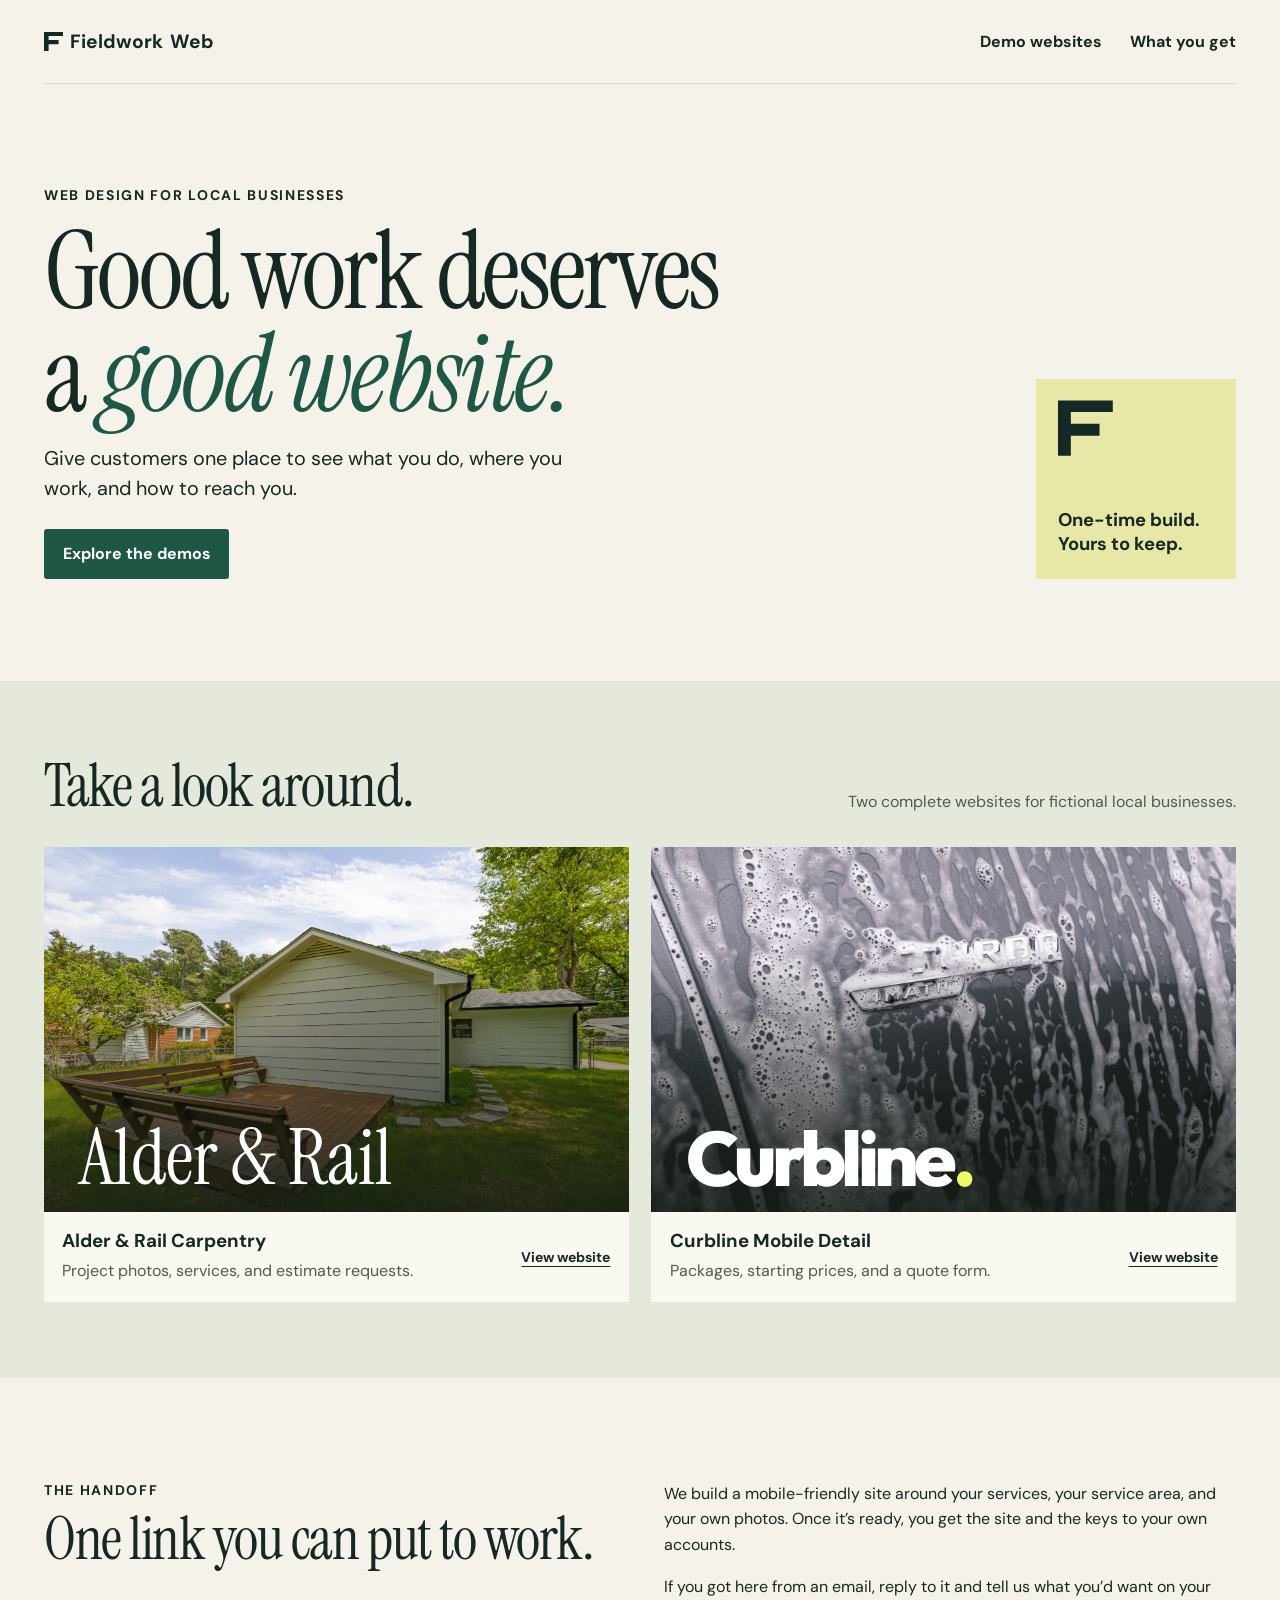
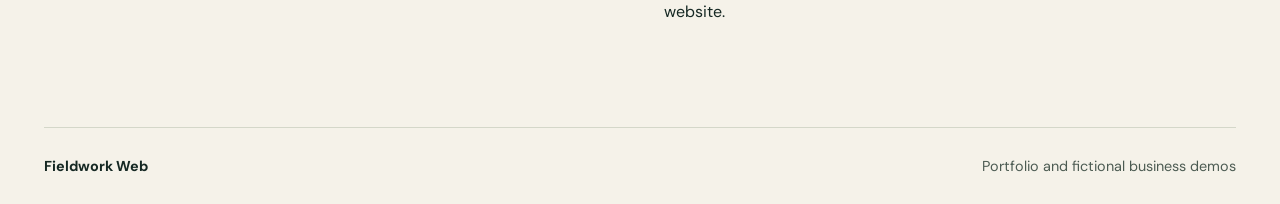
==== index.html @ 8969c956 "Publish Fieldwork Web portfolio" ====
<!doctype html>
<html lang="en" class="portfolio">
<head>
<meta charset="utf-8">
<meta name="viewport" content="width=device-width, initial-scale=1">
<meta name="description" content="Small business websites with one-time builds and owner handoff. Explore two working demo websites.">
<title>Fieldwork Web | Websites for local services</title>
<link rel="preconnect" href="https://fonts.googleapis.com">
<link rel="preconnect" href="https://fonts.gstatic.com" crossorigin>
<link href="https://fonts.googleapis.com/css2?family=DM+Sans:wght@400;500;600;700&family=Instrument+Serif:ital@0;1&family=Outfit:wght@400;500;600;700;800&display=swap" rel="stylesheet">
<link rel="stylesheet" href="./site.css">
</head>
<body>
<a class="skip" href="#main">Skip to content</a>

<header class="shell site-header"><a class="wordmark" href="./" aria-label="Fieldwork Web home"><span class="mark" aria-hidden="true"></span>Fieldwork <b>Web</b></a><nav aria-label="Main"><a href="#work">Demo websites</a><a href="#build">What you get</a></nav></header>
<main id="main">
<section class="shell portfolio-hero">
<div class="portfolio-intro"><p class="eyebrow">Web design for local businesses</p><h1>Good work deserves<br>a <em>good website.</em></h1><p class="lede">Give customers one place to see what you do, where you work, and how to reach you.</p><a class="button" href="#work">Explore the demos</a></div>
<div class="hero-aside"><span class="mark" aria-hidden="true"></span><p>One-time build.<br>Yours to keep.</p></div>
</section>
<section class="work" id="work"><div class="shell">
<div class="section-heading"><h2>Take a look around.</h2><p>Two complete websites for fictional local businesses.</p></div>
<div class="work-grid">
<a class="work-card" href="./alder-and-rail.html"><div class="work-image rail-card"><img src="./porch.jpg" width="1680" height="1000" alt="A timber deck overlooking a landscaped backyard" decoding="async"><span>Alder &amp; Rail</span></div><div class="work-caption"><div><h3>Alder &amp; Rail Carpentry</h3><p>Project photos, services, and estimate requests.</p></div><span class="card-action">View website</span></div></a>
<a class="work-card" href="./curbside-detail.html"><div class="work-image detail-card"><img src="./wash.jpg" width="1680" height="1000" alt="A close-up of a vehicle being washed" decoding="async"><span>Curbline<span class="accent">.</span></span></div><div class="work-caption"><div><h3>Curbline Mobile Detail</h3><p>Packages, starting prices, and a quote form.</p></div><span class="card-action">View website</span></div></a>
</div></div></section>
<section class="shell build" id="build"><div><p class="eyebrow">The handoff</p><h2>One link you can put to work.</h2></div><div><p>We build a mobile-friendly site around your services, your service area, and your own photos. Once it’s ready, you get the site and the keys to your own accounts.</p><p>If you got here from an email, reply to it and tell us what you’d want on your website.</p></div></section>
</main>
<footer class="shell site-footer"><strong>Fieldwork Web</strong><span>Portfolio and fictional business demos</span></footer>
</body>
</html>
---- site.css ----
:root {
  --ink:#152823; --paper:#f5f2e9; --muted:#4c5b52; --line:#d4d7c9;
  --accent:#1e5746; --serif:"Instrument Serif",Georgia,serif; --sans:"DM Sans",system-ui,sans-serif;
  color-scheme:light;
}
*{box-sizing:border-box}
html{scroll-behavior:smooth}
body{margin:0;background:var(--paper);color:var(--ink);font:1rem/1.6 var(--sans)}
img{display:block;width:100%;object-fit:cover}
a{color:inherit}
button,input,select,textarea{font:inherit}
button{cursor:pointer}
:focus-visible{outline:3px solid #cb6d31;outline-offset:4px}
section[id]{scroll-margin-top:1rem}
h1,h2,h3,p,figure{margin:0}
h1,h2{font-family:var(--serif);font-weight:400;line-height:.96;letter-spacing:-.025em;text-wrap:balance}
h1{font-size:clamp(4rem,8.4vw,8.5rem)}
h2{font-size:clamp(2.65rem,4.6vw,5rem)}
h3{line-height:1.15}
em{font-weight:inherit}
p+p{margin-top:1rem}
.shell{width:min(1200px,calc(100% - 88px));margin-inline:auto}
.skip{position:absolute;top:1rem;left:1rem;z-index:10;background:#fff;color:#111;padding:.75rem;transform:translateY(-170%)}
.skip:focus{transform:none}
.site-header,.site-footer{display:flex;justify-content:space-between;align-items:center;gap:1.25rem}
.site-header{min-height:84px;border-bottom:1px solid var(--line)}
.site-header nav{display:flex;gap:1.75rem;flex-wrap:wrap}
.site-header nav a,.wordmark{text-decoration:none;font-weight:700}
.site-header nav a:hover,.site-footer a:hover{text-decoration:underline;text-underline-offset:4px}
.wordmark{display:flex;align-items:center;gap:.35em;font-size:1.2rem;white-space:nowrap;line-height:1}
.wordmark small{font-size:.75rem;font-weight:600;letter-spacing:.075em;text-transform:uppercase}
.site-footer{padding-block:1.65rem;border-top:1px solid var(--line);font-size:.9rem}
.site-footer span{color:var(--muted)}
.eyebrow{font-size:.875rem;line-height:1.3;font-weight:700;letter-spacing:.12em;text-transform:uppercase}
.lede{max-width:33rem;font-size:clamp(1.1rem,1.55vw,1.35rem);line-height:1.5}
.button{display:inline-flex;justify-content:center;align-items:center;min-height:50px;padding:.65rem 1.1rem;border:1px solid transparent;border-radius:3px;background:var(--button-bg,var(--accent));color:var(--button-ink,#fff);text-decoration:none;font-weight:700;line-height:1.25;text-align:center;transition:background-color .18s,color .18s}
.button:hover{background:var(--button-hover,#0e362a)}
.mark{display:inline-block;width:1em;aspect-ratio:1;background:currentColor;clip-path:polygon(0 0,100% 0,100% 21%,24% 21%,24% 42%,76% 42%,76% 64%,24% 64%,24% 100%,0 100%)}
.demo-bar{display:flex;justify-content:space-between;gap:1rem;align-items:center;padding:.42rem clamp(1rem,4vw,3rem);font-size:.875rem;background:#202420;color:#fff}
.demo-bar a{text-underline-offset:3px}
.section-heading{display:flex;justify-content:space-between;align-items:end;gap:1rem;margin-bottom:2rem}
.section-heading>p{max-width:26rem;color:var(--muted)}
.portfolio-hero{display:grid;grid-template-columns:1fr 200px;gap:2rem;align-items:end;padding-block:clamp(3.8rem,8vw,8rem)}
.portfolio-intro h1{margin:.95rem 0 1.1rem}
.portfolio-intro h1 em{color:var(--accent)}
.portfolio-intro .button{margin-top:1.6rem}
.hero-aside{width:100%;aspect-ratio:1;display:flex;flex-direction:column;justify-content:space-between;padding:1.35rem;background:#e7e8a8}
.hero-aside .mark{font-size:3.45rem}
.hero-aside p{font-size:1.15rem;font-weight:700;line-height:1.3}
.work{background:#e4e9dc;padding-block:clamp(3rem,6vw,6rem)}
.work-grid{display:grid;grid-template-columns:1fr 1fr;gap:1.4rem}
.work-card{background:#faf9f1;text-decoration:none;display:block}
.work-image{position:relative;overflow:hidden;isolation:isolate;background:#37493e}
.work-image::after{content:"";position:absolute;inset:0;background:linear-gradient(0deg,#141c16d9,transparent 72%);pointer-events:none}
.work-image>img{aspect-ratio:16/10;height:auto;transition:transform .35s}
.work-card:hover img{transform:scale(1.035)}
.work-image>span{position:absolute;bottom:.2em;left:.45em;z-index:1;color:#fff;font:400 clamp(2.4rem,6vw,5.5rem)/1 var(--serif)}
.detail-card>span{font-family:Outfit,system-ui,sans-serif;font-weight:800;letter-spacing:-.06em}
.accent{color:#edfa65}
.work-caption{display:flex;justify-content:space-between;align-items:center;gap:.75rem;padding:1.15rem}
.work-caption p{margin-top:.35rem;color:var(--muted)}
.card-action{font-size:.875rem;flex:none;font-weight:700;text-decoration:underline;text-underline-offset:4px}
.build{display:grid;grid-template-columns:1fr 1fr;gap:3rem;padding-block:clamp(3.25rem,8vw,7rem)}
.build .eyebrow,.request .eyebrow,.rail-project .eyebrow,.rail-services .eyebrow,.section-heading .eyebrow,.faq-layout .eyebrow{margin-bottom:.75rem}
.rail{--paper:#f4eee2;--ink:#322b23;--muted:#5b5042;--line:#d4c8b8;--accent:#8a412b;--button-hover:#68301f}
.rail .wordmark,.rail .site-footer strong{font-family:var(--serif);font-weight:400;font-size:2rem}
.rail .wordmark small{font-family:var(--sans);margin-left:.45rem}
.rail-hero{display:grid;grid-template-columns:.95fr 1.05fr;align-items:center;gap:2rem;padding-block:3rem 4rem}
.rail-hero h1{font-size:clamp(4rem,7.7vw,8rem);margin:.75rem 0 1.05rem}
.rail-hero em{color:var(--accent)}
.rail-hero .button{margin-top:1.6rem}
.rail-hero img{height:clamp(22rem,39vw,36rem)}
.rail-hero figcaption{font-size:.875rem;margin-top:.45rem;color:var(--muted)}
.rail-services{padding-block:4.4rem;background:#e8dbc7}
.service-grid{display:grid;grid-template-columns:repeat(3,minmax(0,1fr));gap:1.4rem}
.rail-services .service-grid{margin-top:2rem}
.rail-services article{border-top:1px solid #9f8973;padding-top:1rem}
.rail-services h3{font:400 2rem/1.1 var(--serif);margin-bottom:.6rem}
.rail-project{display:grid;grid-template-columns:1.05fr .95fr;align-items:center;gap:clamp(2rem,7vw,6rem);padding-block:clamp(3rem,7vw,7rem)}
.rail-project img,.faq-layout img{height:auto;aspect-ratio:4/3}
.rail-project h2,.request h2,.faq-layout h2{margin-bottom:1rem}
.request{padding-block:clamp(3rem,7vw,6rem);border-top:1px solid var(--line)}
.rail .request{background:#efe3d4}
.request-layout{display:grid;grid-template-columns:.85fr 1.15fr;gap:clamp(1.6rem,6vw,5rem);align-items:start}
.inquiry{display:grid;grid-template-columns:1fr 1fr;gap:1rem}
.inquiry label{display:grid;align-content:start;gap:.3rem;font-weight:700;min-width:0}
.inquiry input,.inquiry select,.inquiry textarea{width:100%;border:1px solid var(--line);border-radius:3px;padding:.65rem .7rem;background:var(--paper);color:var(--ink)}
.inquiry textarea{resize:vertical}
.inquiry .wide{grid-column:1/-1}
.form-note{font-size:.875rem;color:var(--muted);margin-top:.4rem}
.form-result{padding:.8rem 1rem;border:1px solid var(--line);margin:0}
.detail{--paper:#111314;--ink:#f6f7ee;--muted:#bec0b6;--line:#373b39;--accent:#edfa65;--button-ink:#101213;--button-hover:#fff;--sans:Outfit,system-ui,sans-serif;color-scheme:dark}
.detail h1,.detail h2{font-family:var(--sans);font-weight:800;letter-spacing:-.055em}
.detail h2{font-size:clamp(2.4rem,5vw,4.75rem)}
.detail .wordmark{font-size:2rem;letter-spacing:-.05em}
.detail .wordmark small{letter-spacing:.09em;color:var(--muted)}
.detail .site-header{border-bottom:0}
.detail .demo-bar{background:#303637}
.detail-hero{position:relative;isolation:isolate;background:#161819;overflow:hidden}
.detail-hero>img,.detail-hero::after{position:absolute;inset:0;height:100%;z-index:-1}
.detail-hero>img{object-position:65% 55%}
.detail-hero::after{content:"";background:linear-gradient(90deg,#080b0cf5 0%,#080b0ce0 34%,#080b0c48 100%)}
.detail-hero .shell{padding-block:clamp(4rem,9vw,8rem)}
.detail-hero h1{font-size:clamp(3.3rem,8.2vw,8rem);margin:.65rem 0 1rem}
.detail-hero .button{margin-top:1.5rem}
.detail-hero .eyebrow{color:var(--accent)}
.packages{padding-block:clamp(3.25rem,7vw,6rem)}
.detail .service-grid article{display:flex;flex-direction:column;border:1px solid var(--line);background:#1c2021;padding:clamp(1rem,2.2vw,1.75rem)}
.detail .service-grid article.featured{border-color:var(--accent)}
.detail .service-grid h3{font-size:1.55rem;margin-bottom:.5rem}
.detail .service-grid h3+p{color:var(--muted)}
.detail .price{font-size:2.65rem;line-height:1;font-weight:700;margin-top:1.3rem}
.detail .price small{font-size:1rem;color:var(--muted)}
.detail .service-grid ul{padding-left:1.2rem;margin-bottom:1.5rem}
.detail .service-grid li::marker{color:var(--accent)}
.detail .service-grid .button{margin-top:auto}
.button.secondary{background:transparent;color:var(--ink);border-color:#777d75}
.button.secondary:hover{background:#343a39}
.detail-faq{background:#1c2021;padding-block:clamp(3rem,7vw,6rem)}
.faq-layout{display:grid;grid-template-columns:1fr 1fr;gap:clamp(2rem,6vw,5rem);align-items:center}
details{border-top:1px solid var(--line)}
details:last-child{border-bottom:1px solid var(--line)}
summary{cursor:pointer;padding:.85rem 0;font-weight:700}
details p{padding-bottom:.85rem;color:var(--muted)}
@media(max-width:850px){
 .shell{width:calc(100% - 40px)}
 .portfolio-hero{grid-template-columns:1fr 150px}
 .hero-aside{padding:1rem}
 .hero-aside .mark{font-size:2.5rem}
 .work-caption{align-items:start;flex-direction:column}
 .rail .wordmark small,.detail .wordmark small{display:none}
}
@media(max-width:650px){
 .shell{width:calc(100% - 32px)}
 .site-header{min-height:0;padding-block:.95rem;flex-wrap:wrap;gap:.65rem}
 .site-header nav{gap:.5rem 1.2rem;font-size:.93rem}
 .site-header nav a{min-height:34px;display:flex;align-items:center}
 .site-footer{flex-wrap:wrap;gap:.3rem}
 .portfolio-hero,.work-grid,.build,.rail-hero,.rail-project,.service-grid,.request-layout,.faq-layout{grid-template-columns:1fr}
 .portfolio-hero,.build{gap:1.25rem}
 .hero-aside{display:none}
 .portfolio-hero h1,.rail-hero h1{font-size:clamp(3.65rem,12vw,5.5rem)}
 .section-heading{align-items:start;flex-direction:column;gap:.8rem}
 .rail-hero{padding-block:2.5rem}
 .rail-hero img{height:auto;aspect-ratio:5/4}
 .rail-services{padding-block:3.25rem}
 .detail-hero::after{background:linear-gradient(90deg,#080b0ce8,#080b0c84)}
 .detail-hero>img{object-position:60% center}
 .inquiry{gap:.8rem}
}
@media(max-width:390px){.inquiry{grid-template-columns:1fr}.demo-bar{gap:.35rem;font-size:.78rem}}
@media(prefers-reduced-motion:reduce){*,*::before,*::after{scroll-behavior:auto!important;transition:none!important}}
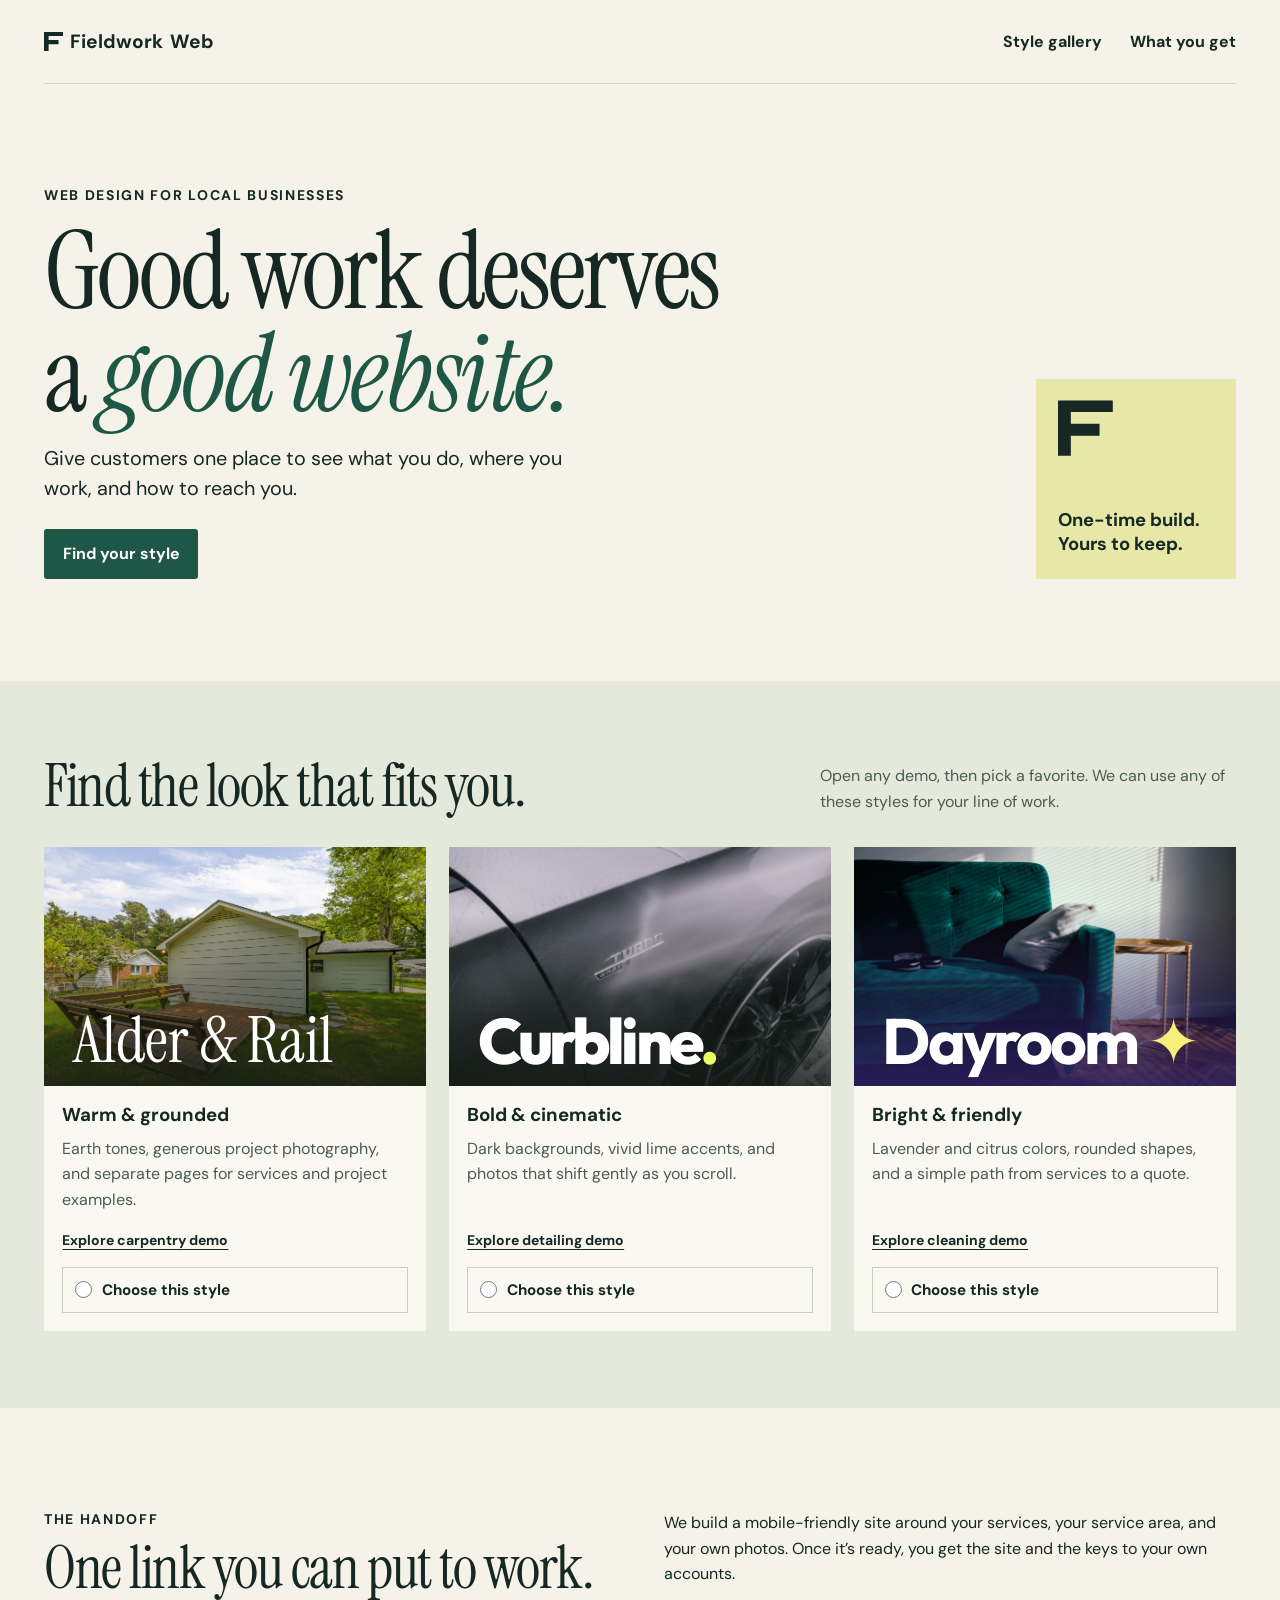
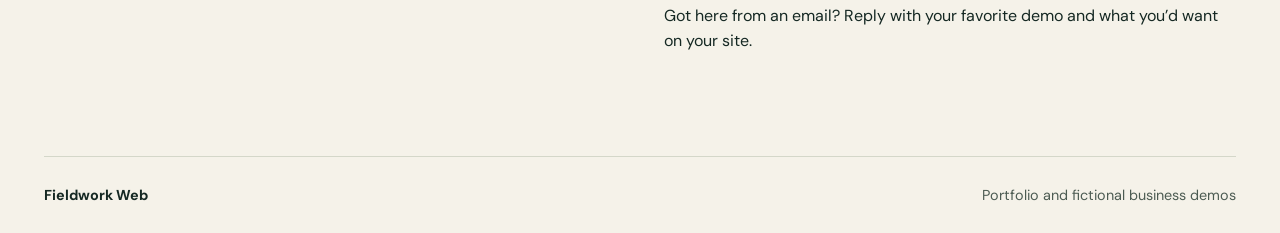
==== commit 86d875ea: "Offer three portfolio styles and expand the carpentry demo" ====
--- a/index.html
+++ b/index.html
@@ -3,30 +3,67 @@
 <head>
 <meta charset="utf-8">
 <meta name="viewport" content="width=device-width, initial-scale=1">
-<meta name="description" content="Small business websites with one-time builds and owner handoff. Explore two working demo websites.">
-<title>Fieldwork Web | Websites for local services</title>
+<meta name="description" content="Explore three website styles for local service businesses and save a favorite to share.">
+<title>Fieldwork Web | Website style gallery</title>
 <link rel="preconnect" href="https://fonts.googleapis.com">
 <link rel="preconnect" href="https://fonts.gstatic.com" crossorigin>
-<link href="https://fonts.googleapis.com/css2?family=DM+Sans:wght@400;500;600;700&family=Instrument+Serif:ital@0;1&family=Outfit:wght@400;500;600;700;800&display=swap" rel="stylesheet">
+<link href="https://fonts.googleapis.com/css2?family=DM+Sans:wght@400;500;600;700&family=Instrument+Serif:ital@0;1&family=Outfit:wght@500;600;700;800&display=swap" rel="stylesheet">
 <link rel="stylesheet" href="./site.css">
 </head>
 <body>
 <a class="skip" href="#main">Skip to content</a>
-
-<header class="shell site-header"><a class="wordmark" href="./" aria-label="Fieldwork Web home"><span class="mark" aria-hidden="true"></span>Fieldwork <b>Web</b></a><nav aria-label="Main"><a href="#work">Demo websites</a><a href="#build">What you get</a></nav></header>
+<header class="shell site-header">
+  <a class="wordmark" href="./" aria-label="Fieldwork Web home"><span class="mark" aria-hidden="true"></span>Fieldwork <b>Web</b></a>
+  <nav aria-label="Main"><a href="#work">Style gallery</a><a href="#build">What you get</a></nav>
+</header>
 <main id="main">
-<section class="shell portfolio-hero">
-<div class="portfolio-intro"><p class="eyebrow">Web design for local businesses</p><h1>Good work deserves<br>a <em>good website.</em></h1><p class="lede">Give customers one place to see what you do, where you work, and how to reach you.</p><a class="button" href="#work">Explore the demos</a></div>
-<div class="hero-aside"><span class="mark" aria-hidden="true"></span><p>One-time build.<br>Yours to keep.</p></div>
-</section>
-<section class="work" id="work"><div class="shell">
-<div class="section-heading"><h2>Take a look around.</h2><p>Two complete websites for fictional local businesses.</p></div>
-<div class="work-grid">
-<a class="work-card" href="./alder-and-rail.html"><div class="work-image rail-card"><img src="./porch.jpg" width="1680" height="1000" alt="A timber deck overlooking a landscaped backyard" decoding="async"><span>Alder &amp; Rail</span></div><div class="work-caption"><div><h3>Alder &amp; Rail Carpentry</h3><p>Project photos, services, and estimate requests.</p></div><span class="card-action">View website</span></div></a>
-<a class="work-card" href="./curbside-detail.html"><div class="work-image detail-card"><img src="./wash.jpg" width="1680" height="1000" alt="A close-up of a vehicle being washed" decoding="async"><span>Curbline<span class="accent">.</span></span></div><div class="work-caption"><div><h3>Curbline Mobile Detail</h3><p>Packages, starting prices, and a quote form.</p></div><span class="card-action">View website</span></div></a>
-</div></div></section>
-<section class="shell build" id="build"><div><p class="eyebrow">The handoff</p><h2>One link you can put to work.</h2></div><div><p>We build a mobile-friendly site around your services, your service area, and your own photos. Once it’s ready, you get the site and the keys to your own accounts.</p><p>If you got here from an email, reply to it and tell us what you’d want on your website.</p></div></section>
+  <section class="shell portfolio-hero">
+    <div class="portfolio-intro"><p class="eyebrow">Web design for local businesses</p><h1>Good work deserves<br>a <em>good website.</em></h1><p class="lede">Give customers one place to see what you do, where you work, and how to reach you.</p><a class="button" href="#work">Find your style</a></div>
+    <div class="hero-aside"><span class="mark" aria-hidden="true"></span><p>One-time build.<br>Yours to keep.</p></div>
+  </section>
+  <section class="work" id="work">
+    <div class="shell">
+      <div class="section-heading"><h2>Find the look that fits you.</h2><p>Open any demo, then pick a favorite. We can use any of these styles for your line of work.</p></div>
+      <form class="style-gallery" id="style-picker">
+        <fieldset class="work-grid">
+          <legend class="visually-hidden">Choose a website style</legend>
+          <article class="work-card">
+            <a class="work-image rail-card" href="./alder-and-rail.html" aria-label="Open the Alder &amp; Rail Carpentry demo">
+              <img src="./porch.jpg" width="1680" height="1120" alt="A timber deck overlooking a landscaped backyard" decoding="async">
+              <span>Alder &amp; Rail</span>
+            </a>
+            <div class="work-caption"><h3>Warm &amp; grounded</h3><p>Earth tones, generous project photography, and separate pages for services and project examples.</p><a class="card-action" href="./alder-and-rail.html">Explore carpentry demo</a><label class="style-choice"><input type="radio" name="style" value="Warm &amp; grounded"> Choose this style<span class="visually-hidden">: Warm &amp; grounded</span></label></div>
+          </article>
+          <article class="work-card">
+            <a class="work-image detail-card" href="./curbside-detail.html" aria-label="Open the Curbline Mobile Detail demo">
+              <img src="./detail-foam.jpg" width="1600" height="1000" alt="A vehicle covered with soap foam" decoding="async">
+              <span>Curbline<span class="accent">.</span></span>
+            </a>
+            <div class="work-caption"><h3>Bold &amp; cinematic</h3><p>Dark backgrounds, vivid lime accents, and photos that shift gently as you scroll.</p><a class="card-action" href="./curbside-detail.html">Explore detailing demo</a><label class="style-choice"><input type="radio" name="style" value="Bold &amp; cinematic"> Choose this style<span class="visually-hidden">: Bold &amp; cinematic</span></label></div>
+          </article>
+          <article class="work-card">
+            <a class="work-image clean-card" href="./dayroom-cleaning.html" aria-label="Open the Dayroom Home Cleaning demo">
+              <img src="./clean-living.jpg" width="1600" height="1000" alt="A sunny living room with a deep green sofa" decoding="async">
+              <span>Dayroom<span class="clean-spark" aria-hidden="true">✦</span></span>
+            </a>
+            <div class="work-caption"><h3>Bright &amp; friendly</h3><p>Lavender and citrus colors, rounded shapes, and a simple path from services to a quote.</p><a class="card-action" href="./dayroom-cleaning.html">Explore cleaning demo</a><label class="style-choice"><input type="radio" name="style" value="Bright &amp; friendly"> Choose this style<span class="visually-hidden">: Bright &amp; friendly</span></label></div>
+          </article>
+        </fieldset>
+        <div class="style-share" hidden>
+          <div><h3>Your pick</h3><p class="style-message"></p></div>
+          <button class="button" type="button">Copy my choice</button>
+          <p class="style-status" role="status"></p>
+        </div>
+        <noscript><p>Reply to our email with the name of your favorite style.</p></noscript>
+      </form>
+    </div>
+  </section>
+  <section class="shell build" id="build">
+    <div><p class="eyebrow">The handoff</p><h2>One link you can put to work.</h2></div>
+    <div><p>We build a mobile-friendly site around your services, your service area, and your own photos. Once it’s ready, you get the site and the keys to your own accounts.</p><p>Got here from an email? Reply with your favorite demo and what you’d want on your site.</p></div>
+  </section>
 </main>
 <footer class="shell site-footer"><strong>Fieldwork Web</strong><span>Portfolio and fictional business demos</span></footer>
+<script src="./demo.js" defer></script>
 </body>
 </html>
--- a/site.css
+++ b/site.css
@@ -150,3 +150,131 @@
 }
 @media(max-width:390px){.inquiry{grid-template-columns:1fr}.demo-bar{gap:.35rem;font-size:.78rem}}
 @media(prefers-reduced-motion:reduce){*,*::before,*::after{scroll-behavior:auto!important;transition:none!important}}
+
+/* Style gallery */
+.visually-hidden {
+  position:absolute;width:1px;height:1px;padding:0;margin:-1px;
+  overflow:hidden;clip-path:inset(50%);white-space:nowrap;border:0;
+}
+.style-gallery fieldset{min-inline-size:0;padding:0;margin:0;border:0}
+.style-gallery .work-card{display:flex;flex-direction:column;min-width:0}
+.style-gallery .work-image{display:block}
+.style-gallery .work-image:focus-visible{z-index:2;outline-offset:0}
+.style-gallery .work-image>span{font-size:clamp(2.75rem,5vw,4.25rem)}
+.style-gallery .work-caption{display:flex;flex-direction:column;align-items:start;gap:.65rem;flex:1}
+.style-gallery .work-caption p{margin:0}
+.style-gallery .card-action{margin-top:auto;padding-block:.35rem}
+.style-choice{display:flex;gap:.6rem;align-items:center;width:100%;padding:.6rem .75rem;border:1px solid #c9cebe;cursor:pointer;font-size:.95rem;font-weight:700}
+.style-choice input{margin:0;accent-color:var(--accent);width:1.05rem;height:1.05rem}
+.style-choice:has(:checked){background:#e8efdf;border-color:var(--accent)}
+.style-share{display:grid;grid-template-columns:1fr auto;gap:.5rem 1rem;align-items:center;margin-top:1.4rem;padding:1.2rem;background:#f9faf2;border:1px solid #c9cebe}
+.style-share[hidden]{display:none}
+.style-share p{margin-top:.25rem}
+.style-status{grid-column:1/-1;color:var(--accent)}
+.style-status:empty{display:none}
+.clean-card::after{background:linear-gradient(0deg,#2b205fe6,transparent 74%)}
+.clean-card>span{font-family:Outfit,system-ui,sans-serif;font-weight:700;letter-spacing:-.045em}
+.clean-card .clean-spark{color:#f6ef79;margin-left:.15em}
+
+/* Carpentry pages */
+.rail [aria-current="page"]{text-decoration:underline;text-underline-offset:5px}
+.rail-subhead{display:grid;grid-template-columns:1.6fr .6fr;align-items:end;gap:clamp(2rem,7vw,6rem);padding-block:clamp(3.3rem,7vw,6.4rem)}
+.rail-subhead h1{font-size:clamp(3.9rem,7.5vw,7.4rem);margin:.7rem 0 1.05rem;text-wrap:initial}
+.rail-subhead h1 em{color:var(--accent)}
+.rail-subhead aside{padding:1.3rem 0 .2rem;border-top:1px solid #9f8973}
+.rail-subhead aside .eyebrow{margin-bottom:.55rem}
+.rail-subhead .button{margin-top:1rem}
+.rail-list article{display:grid;grid-template-columns:1fr 1.1fr;gap:2rem;padding-block:1.5rem;border-top:1px solid #9f8973}
+.rail-list article:last-child{border-bottom:1px solid #9f8973}
+.rail-list h2,.rail-next h2,.project-case h2{font-size:clamp(2.6rem,4.3vw,4.25rem);text-wrap:initial}
+.rail-list ul{margin-bottom:0;padding-left:1.25rem}
+.rail-next{display:flex;flex-wrap:wrap;justify-content:space-between;align-items:center;gap:1rem;padding-block:clamp(2.6rem,6vw,4.5rem)}
+.section-link{display:inline-block;color:var(--accent);font-weight:700;text-underline-offset:5px;margin-top:1.15rem}
+.projects-list{background:#eee3d2}
+.project-case{display:grid;grid-template-columns:1.1fr .9fr;gap:clamp(1.3rem,6vw,5.25rem);align-items:center;padding-block:clamp(2rem,5vw,4rem)}
+.project-case+.project-case{border-top:1px solid #b9a68e}
+.project-case figure img{height:auto;aspect-ratio:3/2}
+.project-case figcaption{color:var(--muted);font-size:.875rem;margin-top:.45rem}
+.project-case h2{margin:.45rem 0 .9rem}
+.project-case dl{border-top:1px solid #b9a68e;padding-top:.85rem;margin-bottom:0}
+.project-case dt{font-weight:700}
+.project-case dd{margin:0}
+
+/* Detailing photo section */
+.detail-motion{position:relative;display:grid;align-items:end;min-height:clamp(20rem,49vw,39rem);isolation:isolate;overflow:hidden;background:#24292b}
+.detail-motion>img{position:absolute;inset:0;height:100%;object-position:50% 48%;z-index:-2}
+.detail-motion::after{content:"";position:absolute;inset:0;z-index:-1;background:linear-gradient(0deg,#080b0cf5 2%,#080b0cbd 34%,#080b0c29 86%)}
+.detail-motion .shell{padding-block:clamp(2.25rem,6vw,5rem)}
+.detail-motion .eyebrow{color:var(--accent)}
+.detail-motion h2{max-width:13ch;margin:.45rem 0 .75rem;text-wrap:initial}
+.detail-motion p{max-width:33rem}
+
+/* Dayroom */
+.clean{--ink:#291e58;--paper:#fefcf3;--muted:#4d426f;--line:#d9d0eb;--accent:#583d9a;--button-bg:#f5eb6a;--button-ink:#241a46;--button-hover:#fff6a0;--sans:"DM Sans",system-ui,sans-serif}
+.clean .demo-bar{background:#332459}
+.clean .site-header{border:0}
+.clean .wordmark{font:800 1.85rem/1 Outfit,system-ui,sans-serif;letter-spacing:-.04em}
+.clean .wordmark small{font:700 .72rem/1 var(--sans);margin-left:.55rem}
+.clean .clean-spark{font-size:1.2em;color:#7255bb}
+.clean h1,.clean h2,.clean h3{font-family:Outfit,system-ui,sans-serif;font-weight:800;letter-spacing:-.045em}
+.clean h2{font-size:clamp(2.55rem,5vw,4.75rem);line-height:.99;text-wrap:initial}
+.clean h1{font-size:clamp(3.95rem,7.2vw,7.25rem);line-height:.91;letter-spacing:-.068em;text-wrap:initial;margin:.75rem 0 1.2rem}
+.clean h1 em{font-style:normal;color:#563992}
+.clean .button{border:1px solid #42356d;border-radius:100vw}
+.clean-hero{background:#e7ddfb}
+.clean-hero-inner{display:grid;grid-template-columns:1.1fr .9fr;gap:2rem;align-items:center;padding-block:clamp(2.6rem,6vw,5.4rem)}
+.clean-hero-inner .button{margin-top:1.4rem}
+.clean-hero figure{background:#c6afea;padding:.55rem;border-radius:44% 44% 1rem 1rem}
+.clean-hero img{height:auto;aspect-ratio:1 / 1;object-position:50% 62%;border-radius:inherit}
+.clean-menu{display:grid;grid-template-columns:.9fr 1.1fr;gap:clamp(1.5rem,7vw,6rem);padding-block:clamp(3.3rem,7vw,6rem)}
+.clean-menu h2,.clean-process h2{margin:.65rem 0 .9rem}
+.clean-options article{display:flex;justify-content:space-between;align-items:center;gap:1rem;padding:1.1rem 0;border-bottom:1px solid var(--line)}
+.clean-options article:first-child{border-top:1px solid var(--line)}
+.clean-options h3{font-size:1.5rem;margin-bottom:.3rem}
+.clean-options a{color:var(--accent);font-weight:700;text-underline-offset:4px;padding:.45rem;flex:none}
+.clean-process{background:#f3eda5;padding-block:clamp(2.8rem,6vw,5.2rem)}
+.clean-process-inner{display:grid;grid-template-columns:.95fr 1.05fr;gap:clamp(1.5rem,7vw,6rem);align-items:center}
+.clean-process img{height:auto;aspect-ratio:4/3;border-radius:1.25rem}
+.clean-process ol{padding-left:1.4rem}
+.clean-process li{padding-left:.2rem;margin-top:.75rem}
+.clean-process li::marker{font-weight:700;color:#503b7c}
+.clean .request{background:#f2edfc}
+.clean .request-layout{grid-template-columns:.9fr 1.1fr}
+.clean .inquiry{padding:clamp(1rem,3vw,1.6rem);background:#fefcf3;border:1px solid var(--line);border-radius:1rem}
+.clean .inquiry label{font-weight:600}
+
+@media(min-width:1000px){.style-gallery .work-grid{grid-template-columns:repeat(3,minmax(0,1fr))}}
+@media(max-width:850px){.clean .wordmark small{display:none}}
+@media(max-width:650px){
+  .style-share,.rail-subhead,.rail-list article,.project-case,.clean-hero-inner,.clean-menu,.clean-process-inner,.clean .request-layout{grid-template-columns:1fr}
+  .style-share .button{justify-self:start}
+  .rail-list article,.rail-subhead{gap:1rem}
+  .rail-subhead h1{font-size:clamp(3.4rem,12vw,4.75rem)}
+  .clean h1{font-size:clamp(3.45rem,12vw,5rem)}
+  .clean-hero figure{max-width:26rem}
+  .clean-process img{order:2}
+  .clean-options article{gap:.5rem}
+}
+
+@supports (animation-timeline: view()) {
+  @media (prefers-reduced-motion: no-preference) {
+    .detail-hero>img {
+      animation:detail-hero-drift 1ms linear both;
+      animation-timeline:scroll(root block);
+      animation-range:0px 620px;
+    }
+    .detail-motion{view-timeline-name:--detail-photo;view-timeline-axis:block}
+    .detail-motion>img {
+      animation:detail-photo-drift 1ms linear both;
+      animation-timeline:--detail-photo;
+    }
+    .scroll-reveal {
+      animation:soft-reveal 1ms ease-out both;
+      animation-timeline:view(block);
+      animation-range:entry 10% entry 90%;
+    }
+  }
+}
+@keyframes detail-hero-drift{from{transform:scale(1.16) translateY(-3%)}to{transform:scale(1.16) translateY(5%)}}
+@keyframes detail-photo-drift{from{transform:scale(1.18) translateY(-5%)}to{transform:scale(1.18) translateY(5%)}}
+@keyframes soft-reveal{from{opacity:.45;transform:translateY(24px)}to{opacity:1;transform:translateY(0)}}
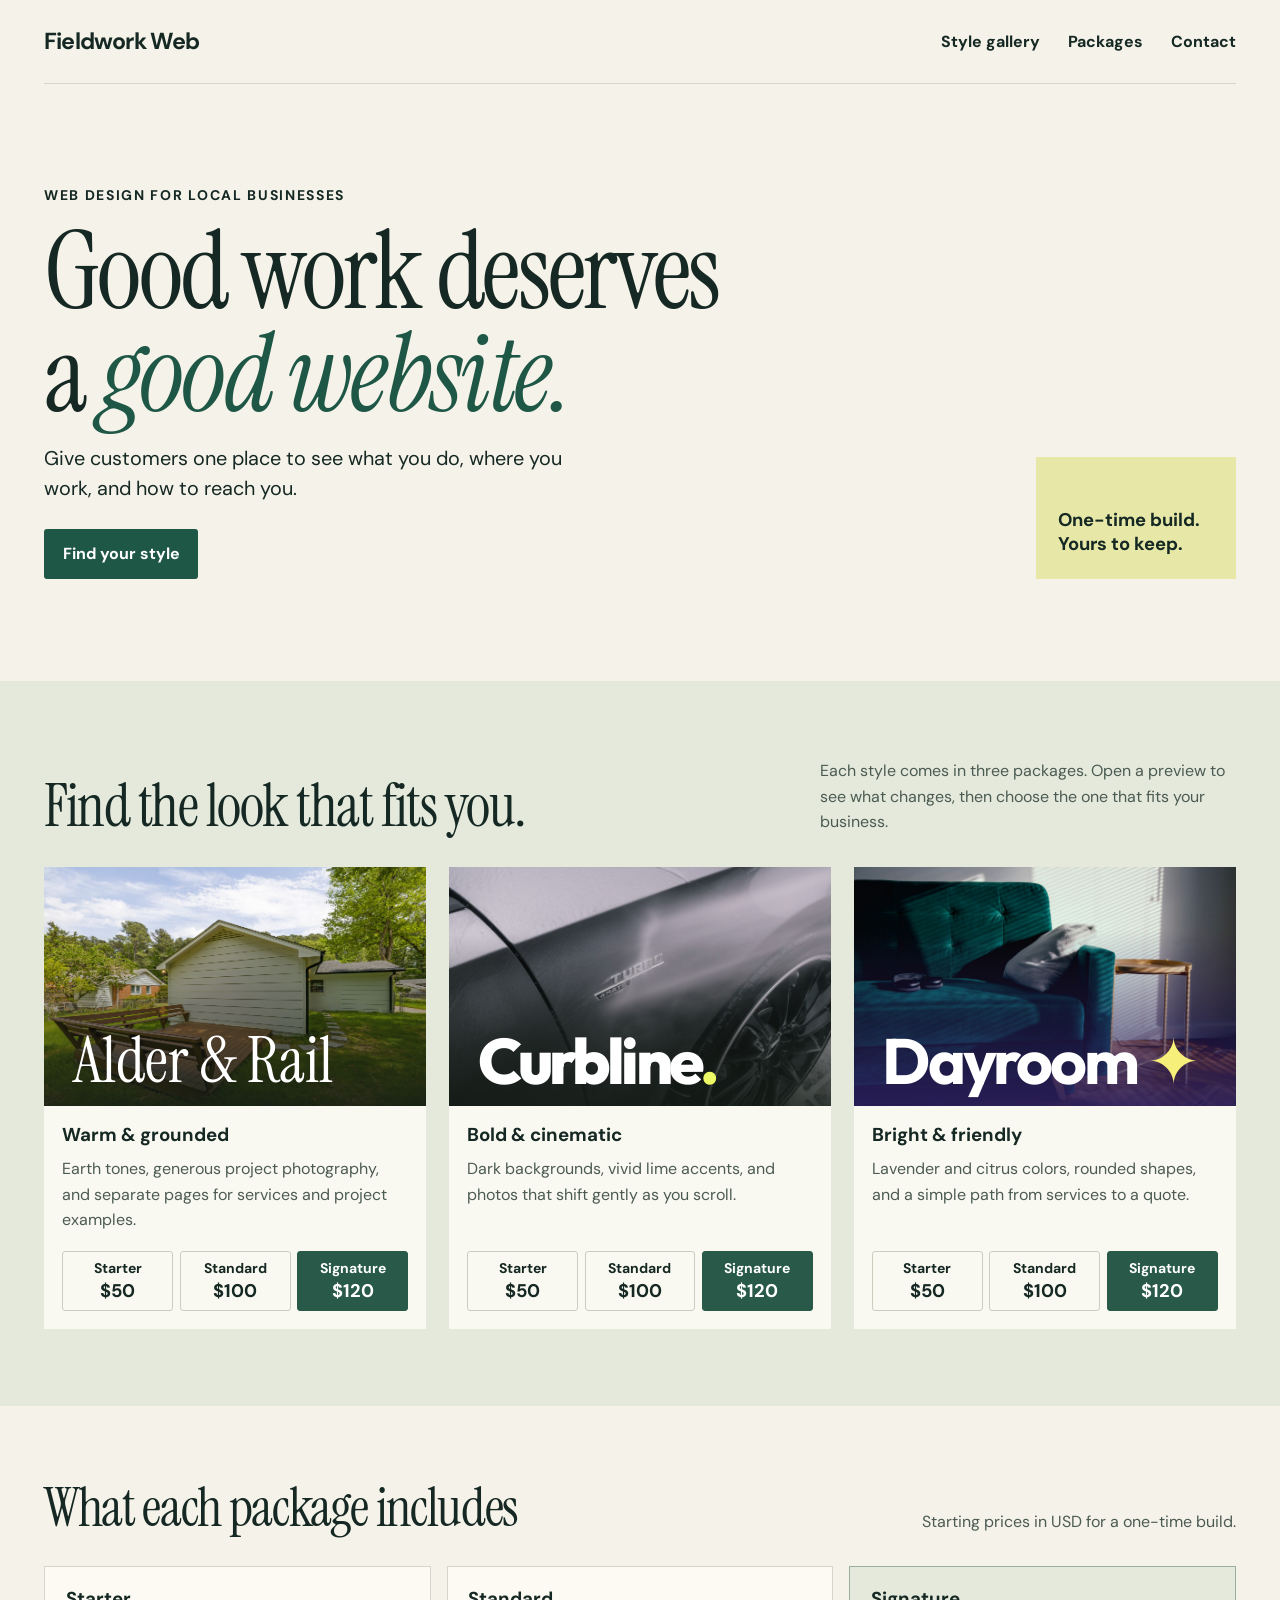
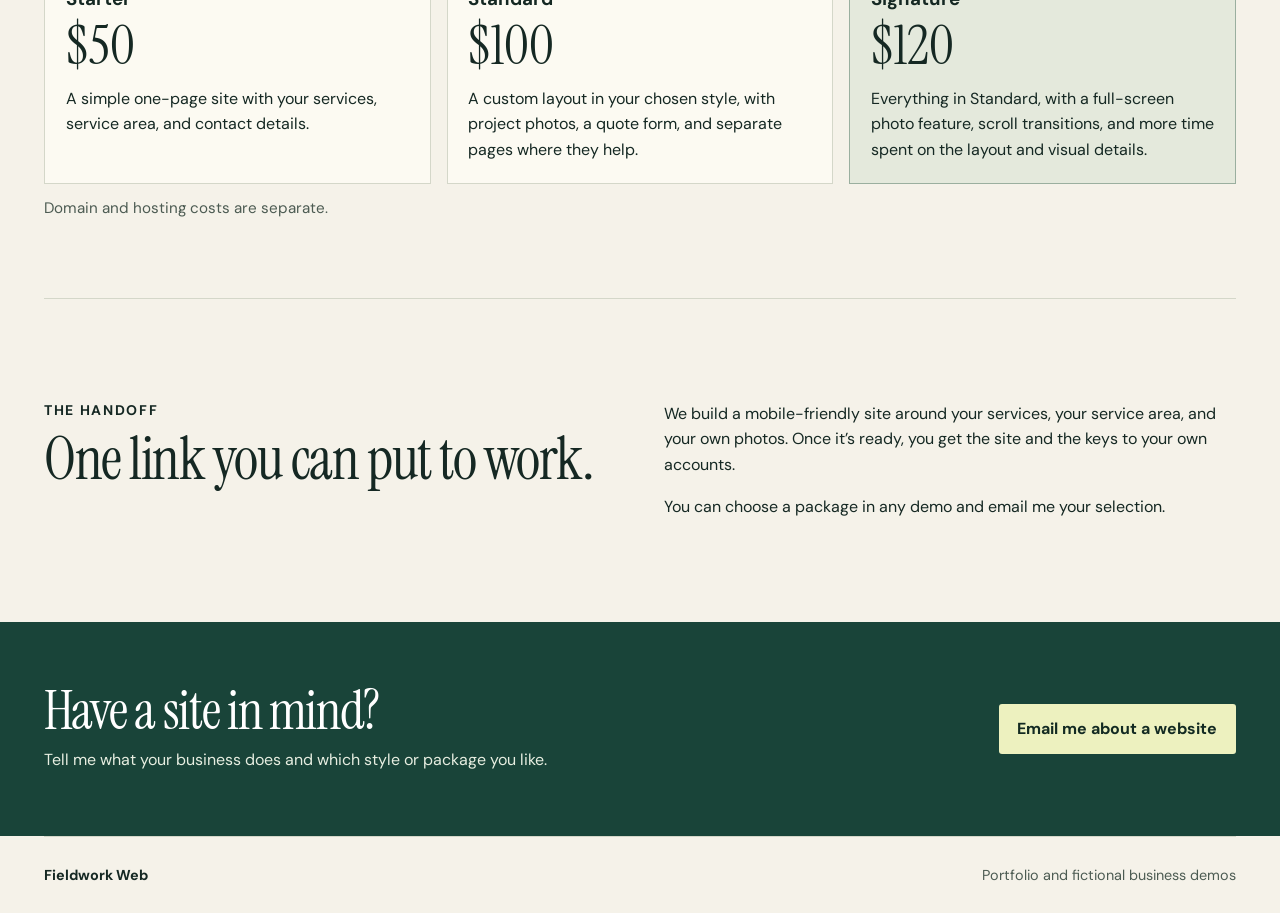
==== commit 8b9286e1: "Add three website packages to each portfolio style" ====
--- a/index.html
+++ b/index.html
@@ -8,62 +8,73 @@
 <link rel="preconnect" href="https://fonts.googleapis.com">
 <link rel="preconnect" href="https://fonts.gstatic.com" crossorigin>
 <link href="https://fonts.googleapis.com/css2?family=DM+Sans:wght@400;500;600;700&family=Instrument+Serif:ital@0;1&family=Outfit:wght@500;600;700;800&display=swap" rel="stylesheet">
-<link rel="stylesheet" href="./site.css">
+<link rel="stylesheet" href="./site.css?v=packages-1">
 </head>
 <body>
 <a class="skip" href="#main">Skip to content</a>
 <header class="shell site-header">
-  <a class="wordmark" href="./" aria-label="Fieldwork Web home"><span class="mark" aria-hidden="true"></span>Fieldwork <b>Web</b></a>
-  <nav aria-label="Main"><a href="#work">Style gallery</a><a href="#build">What you get</a></nav>
+  <a class="wordmark" href="./" aria-label="Fieldwork Web home">Fieldwork Web</a>
+  <nav aria-label="Main"><a href="#work">Style gallery</a><a href="#packages">Packages</a><a href="#contact">Contact</a></nav>
 </header>
 <main id="main">
   <section class="shell portfolio-hero">
     <div class="portfolio-intro"><p class="eyebrow">Web design for local businesses</p><h1>Good work deserves<br>a <em>good website.</em></h1><p class="lede">Give customers one place to see what you do, where you work, and how to reach you.</p><a class="button" href="#work">Find your style</a></div>
-    <div class="hero-aside"><span class="mark" aria-hidden="true"></span><p>One-time build.<br>Yours to keep.</p></div>
+    <div class="hero-aside"><p>One-time build.<br>Yours to keep.</p></div>
   </section>
   <section class="work" id="work">
     <div class="shell">
-      <div class="section-heading"><h2>Find the look that fits you.</h2><p>Open any demo, then pick a favorite. We can use any of these styles for your line of work.</p></div>
-      <form class="style-gallery" id="style-picker">
-        <fieldset class="work-grid">
-          <legend class="visually-hidden">Choose a website style</legend>
+      <div class="section-heading"><h2>Find the look that fits you.</h2><p>Each style comes in three packages. Open a preview to see what changes, then choose the one that fits your business.</p></div>
+      <div class="style-gallery">
+        <div class="work-grid">
           <article class="work-card">
             <a class="work-image rail-card" href="./alder-and-rail.html" aria-label="Open the Alder &amp; Rail Carpentry demo">
               <img src="./porch.jpg" width="1680" height="1120" alt="A timber deck overlooking a landscaped backyard" decoding="async">
               <span>Alder &amp; Rail</span>
             </a>
-            <div class="work-caption"><h3>Warm &amp; grounded</h3><p>Earth tones, generous project photography, and separate pages for services and project examples.</p><a class="card-action" href="./alder-and-rail.html">Explore carpentry demo</a><label class="style-choice"><input type="radio" name="style" value="Warm &amp; grounded"> Choose this style<span class="visually-hidden">: Warm &amp; grounded</span></label></div>
+            <div class="work-caption"><h3>Warm &amp; grounded</h3><p>Earth tones, generous project photography, and separate pages for services and project examples.</p><div class="tier-links" aria-label="Warm &amp; grounded package previews"><a href="./alder-and-rail.html?tier=starter" aria-label="Preview Warm &amp; grounded — Starter, from $50 USD"><span>Starter</span><strong>$50</strong></a><a href="./alder-and-rail.html?tier=standard" aria-label="Preview Warm &amp; grounded — Standard, from $100 USD"><span>Standard</span><strong>$100</strong></a><a href="./alder-and-rail.html?tier=signature" aria-label="Preview Warm &amp; grounded — Signature, from $120 USD"><span>Signature</span><strong>$120</strong></a></div></div>
           </article>
           <article class="work-card">
             <a class="work-image detail-card" href="./curbside-detail.html" aria-label="Open the Curbline Mobile Detail demo">
               <img src="./detail-foam.jpg" width="1600" height="1000" alt="A vehicle covered with soap foam" decoding="async">
               <span>Curbline<span class="accent">.</span></span>
             </a>
-            <div class="work-caption"><h3>Bold &amp; cinematic</h3><p>Dark backgrounds, vivid lime accents, and photos that shift gently as you scroll.</p><a class="card-action" href="./curbside-detail.html">Explore detailing demo</a><label class="style-choice"><input type="radio" name="style" value="Bold &amp; cinematic"> Choose this style<span class="visually-hidden">: Bold &amp; cinematic</span></label></div>
+            <div class="work-caption"><h3>Bold &amp; cinematic</h3><p>Dark backgrounds, vivid lime accents, and photos that shift gently as you scroll.</p><div class="tier-links" aria-label="Bold &amp; cinematic package previews"><a href="./curbside-detail.html?tier=starter" aria-label="Preview Bold &amp; cinematic — Starter, from $50 USD"><span>Starter</span><strong>$50</strong></a><a href="./curbside-detail.html?tier=standard" aria-label="Preview Bold &amp; cinematic — Standard, from $100 USD"><span>Standard</span><strong>$100</strong></a><a href="./curbside-detail.html?tier=signature" aria-label="Preview Bold &amp; cinematic — Signature, from $120 USD"><span>Signature</span><strong>$120</strong></a></div></div>
           </article>
           <article class="work-card">
             <a class="work-image clean-card" href="./dayroom-cleaning.html" aria-label="Open the Dayroom Home Cleaning demo">
               <img src="./clean-living.jpg" width="1600" height="1000" alt="A sunny living room with a deep green sofa" decoding="async">
               <span>Dayroom<span class="clean-spark" aria-hidden="true">✦</span></span>
             </a>
-            <div class="work-caption"><h3>Bright &amp; friendly</h3><p>Lavender and citrus colors, rounded shapes, and a simple path from services to a quote.</p><a class="card-action" href="./dayroom-cleaning.html">Explore cleaning demo</a><label class="style-choice"><input type="radio" name="style" value="Bright &amp; friendly"> Choose this style<span class="visually-hidden">: Bright &amp; friendly</span></label></div>
+            <div class="work-caption"><h3>Bright &amp; friendly</h3><p>Lavender and citrus colors, rounded shapes, and a simple path from services to a quote.</p><div class="tier-links" aria-label="Bright &amp; friendly package previews"><a href="./dayroom-cleaning.html?tier=starter" aria-label="Preview Bright &amp; friendly — Starter, from $50 USD"><span>Starter</span><strong>$50</strong></a><a href="./dayroom-cleaning.html?tier=standard" aria-label="Preview Bright &amp; friendly — Standard, from $100 USD"><span>Standard</span><strong>$100</strong></a><a href="./dayroom-cleaning.html?tier=signature" aria-label="Preview Bright &amp; friendly — Signature, from $120 USD"><span>Signature</span><strong>$120</strong></a></div></div>
           </article>
-        </fieldset>
-        <div class="style-share" hidden>
+        </div>
+        <div class="style-share" id="your-choice" data-email="douglas.james.pearson7@gmail.com" tabindex="-1" hidden>
           <div><h3>Your pick</h3><p class="style-message"></p></div>
-          <button class="button" type="button">Copy my choice</button>
+          <div class="choice-actions"><button class="button" type="button">Copy my choice</button><a class="choice-email" href="#contact">Email this choice</a></div>
           <p class="style-status" role="status"></p>
         </div>
-        <noscript><p>Reply to our email with the name of your favorite style.</p></noscript>
-      </form>
+        </div>
     </div>
   </section>
+<section class="shell tier-guide" id="packages">
+  <div class="section-heading"><h2>What each package includes</h2><p>Starting prices in USD for a one-time build.</p></div>
+  <div class="tier-guide-grid">
+    <article><h3>Starter</h3><p class="tier-price">$50</p><p>A simple one-page site with your services, service area, and contact details.</p></article>
+    <article><h3>Standard</h3><p class="tier-price">$100</p><p>A custom layout in your chosen style, with project photos, a quote form, and separate pages where they help.</p></article>
+    <article class="signature-guide"><h3>Signature</h3><p class="tier-price">$120</p><p>Everything in Standard, with a full-screen photo feature, scroll transitions, and more time spent on the layout and visual details.</p></article>
+  </div>
+  <p class="tier-cost-note">Domain and hosting costs are separate.</p>
+</section>
   <section class="shell build" id="build">
     <div><p class="eyebrow">The handoff</p><h2>One link you can put to work.</h2></div>
-    <div><p>We build a mobile-friendly site around your services, your service area, and your own photos. Once it’s ready, you get the site and the keys to your own accounts.</p><p>Got here from an email? Reply with your favorite demo and what you’d want on your site.</p></div>
+    <div><p>We build a mobile-friendly site around your services, your service area, and your own photos. Once it’s ready, you get the site and the keys to your own accounts.</p><p>You can choose a package in any demo and email me your selection.</p></div>
   </section>
+<section class="portfolio-contact" id="contact"><div class="shell contact-inner">
+  <div><h2>Have a site in mind?</h2><p>Tell me what your business does and which style or package you like.</p></div>
+  <a class="button" href="mailto:douglas.james.pearson7@gmail.com?subject=Fieldwork%20Web%20inquiry">Email me about a website</a>
+</div></section>
 </main>
 <footer class="shell site-footer"><strong>Fieldwork Web</strong><span>Portfolio and fictional business demos</span></footer>
-<script src="./demo.js" defer></script>
+<script src="./demo.js?v=packages-1" defer></script>
 </body>
 </html>
--- a/site.css
+++ b/site.css
@@ -278,3 +278,104 @@
 @keyframes detail-hero-drift{from{transform:scale(1.16) translateY(-3%)}to{transform:scale(1.16) translateY(5%)}}
 @keyframes detail-photo-drift{from{transform:scale(1.18) translateY(-5%)}to{transform:scale(1.18) translateY(5%)}}
 @keyframes soft-reveal{from{opacity:.45;transform:translateY(24px)}to{opacity:1;transform:translateY(0)}}
+
+/* Package gallery */
+.portfolio .wordmark{letter-spacing:-.035em;font-size:1.45rem}
+.portfolio .hero-aside{justify-content:end;aspect-ratio:auto;min-height:122px}
+.tier-links{display:grid;grid-template-columns:repeat(3,minmax(0,1fr));gap:.4rem;width:100%;margin-top:auto;padding-top:.5rem}
+.tier-links a{display:grid;justify-items:center;gap:.15rem;min-width:0;padding:.5rem .2rem;border:1px solid #c9cebe;border-radius:3px;color:var(--ink);font-size:.875rem;font-weight:700;text-decoration:none;line-height:1.2}
+.tier-links a:hover{border-color:var(--accent);background:#edf2e3}
+.tier-links a:last-child{border-color:#285949;background:#285949;color:#fff}
+.tier-links a:last-child:hover{background:#123b2f;color:#fff}
+.tier-links strong{font-size:1.15rem}
+.tier-guide{padding-block:clamp(3rem,6vw,5rem);border-bottom:1px solid var(--line)}
+.tier-guide h2{font-size:clamp(2.6rem,4.2vw,4.25rem)}
+.tier-guide-grid{display:grid;grid-template-columns:repeat(3,minmax(0,1fr));gap:1rem}
+.tier-guide-grid article{padding:1.3rem;background:#fcfaf2;border:1px solid var(--line)}
+.tier-guide-grid .signature-guide{background:#e4e9dc;border-color:#9aaf9f}
+.tier-price{font:400 3.4rem/1.05 var(--serif);margin:.45rem 0}
+.tier-guide-grid .tier-price+p,.tier-cost-note{margin-top:.75rem}
+.tier-cost-note{color:var(--muted);font-size:.95rem}
+.choice-actions{display:flex;flex-wrap:wrap;align-items:center;gap:.75rem}
+.choice-email{font-weight:700;text-underline-offset:4px}
+.portfolio-contact{background:#194439;color:#fff}
+.contact-inner{display:flex;justify-content:space-between;align-items:center;gap:1.5rem;padding-block:clamp(2.4rem,5vw,4rem)}
+.contact-inner h2{margin-bottom:.6rem;font-size:clamp(2.6rem,4.2vw,4.25rem);text-wrap:initial}
+.contact-inner p{color:#e7eee1}
+.contact-inner .button{background:#edf1bf;color:#132a22;flex:none}
+.contact-inner .button:hover{background:#fff}
+
+/* Demo package switcher */
+.tier-preview{display:flex;align-items:center;gap:.55rem 1.1rem;flex-wrap:wrap;justify-content:space-between;padding-block:.8rem;border-bottom:1px solid var(--line)}
+.tier-preview-label{display:flex;align-items:baseline;gap:.6rem;flex-wrap:wrap}
+.tier-preview-label span{font-size:.85rem;color:var(--muted)}
+.preview-options{display:flex;gap:.2rem}
+.preview-options a{border:1px solid transparent;border-radius:3px;padding:.25rem .55rem;text-decoration:none;font-weight:700;font-size:.875rem}
+.preview-options a:hover,.preview-options a[aria-current="page"]{border-color:var(--line);background:var(--paper)}
+.preview-options a[aria-current="page"]{text-decoration:underline;text-underline-offset:4px}
+.pick-preview{font-size:.9rem;font-weight:700;text-underline-offset:4px}
+
+/* Starter demos use a smaller, single-page layout. */
+[data-preview-tier="starter"]{--paper:#f9f8f5;--ink:#272626;--muted:#545454;--line:#d9d5cf;--accent:#484846;--button-bg:#373735;--button-ink:#fff;--button-hover:#1d1d1c;--serif:system-ui,sans-serif;--sans:system-ui,sans-serif;color-scheme:light}
+[data-preview-tier="starter"] [hidden].starter-only{display:block}
+[data-preview-tier="starter"] .expanded-only,[data-preview-tier="starter"] .inquiry{display:none!important}
+[data-preview-tier="starter"] h1,[data-preview-tier="starter"] h2{font-family:system-ui,sans-serif;font-weight:700;letter-spacing:-.04em;line-height:1.07}
+[data-preview-tier="starter"] h1{font-size:clamp(2.35rem,5.5vw,4.25rem)}
+[data-preview-tier="starter"] h2{font-size:clamp(1.9rem,3.6vw,2.8rem)}
+[data-preview-tier="starter"] .rail-hero{grid-template-columns:1fr;gap:.75rem;padding-block:2.4rem}
+[data-preview-tier="starter"] .rail-hero figure,[data-preview-tier="starter"] .clean-hero figure{display:none}
+[data-preview-tier="starter"] .rail-services,[data-preview-tier="starter"] .clean-hero,[data-preview-tier="starter"] .request{background:#efede8}
+[data-preview-tier="starter"] .rail-services,[data-preview-tier="starter"] .packages,[data-preview-tier="starter"] .clean-menu,[data-preview-tier="starter"] .request{padding-block:2.4rem}
+[data-preview-tier="starter"] .detail-hero{background:#efede8;color:#272626}
+[data-preview-tier="starter"] .detail-hero .shell{padding-block:2.4rem}
+[data-preview-tier="starter"] .detail-hero>img,[data-preview-tier="starter"] .detail-hero::after{display:none}
+[data-preview-tier="starter"] .detail .accent,[data-preview-tier="starter"] .accent,[data-preview-tier="starter"] .clean-spark,[data-preview-tier="starter"] .clean h1 em,[data-preview-tier="starter"] .clean-hero h1 em{color:#484846}
+[data-preview-tier="starter"].detail .service-grid article{background:#f9f8f5;border-color:#d9d5cf}
+[data-preview-tier="starter"].detail .button.secondary:hover{background:#e8e4dc}
+[data-preview-tier="starter"] .clean-hero-inner{grid-template-columns:1fr;padding-block:2.4rem}
+[data-preview-tier="starter"] .clean h1 em,[data-preview-tier="starter"] .rail-hero em{font-style:normal}
+[data-preview-tier="starter"] .request-layout{gap:1.25rem}
+.starter-contact{padding:1rem;border:1px solid var(--line);overflow-wrap:anywhere}
+.starter-contact p{margin-top:.3rem}
+
+/* Signature photo feature. Each style supplies its own photographs and copy. */
+.signature-scene{position:relative;background:#1b2424}
+.signature-scene[hidden]{display:none}
+.signature-frame{position:relative;min-height:min(76svh,780px);display:grid;align-items:end;overflow:hidden;isolation:isolate;color:#fff}
+.signature-photo{position:absolute;inset:0;height:100%;width:100%;object-fit:cover;z-index:-3}
+.signature-photo-second{opacity:0;z-index:-2}
+.signature-frame::after{content:"";position:absolute;inset:0;z-index:-1;background:linear-gradient(0deg,#101010ba,transparent 63%)}
+.signature-story{width:min(43rem,calc(100% - 2rem));margin:0 auto clamp(1rem,5vh,3rem);padding:clamp(1.05rem,3vw,2rem);border:1px solid #ffffff70;background:#1b2121c9;backdrop-filter:blur(18px);border-radius:5px;text-align:center}
+.signature-story .eyebrow{color:#f4f2e8}
+.signature-story h2{font-size:clamp(2.45rem,5vw,5rem);margin:.4rem 0 .6rem}
+.signature-story p{max-width:40ch;margin-inline:auto}
+.rail .signature-story{background:#40291fc9}
+.detail .signature-story .eyebrow{color:#edfa65}
+.clean .signature-story{background:#34225ec9;border-radius:1.25rem}
+[data-preview-tier="signature"] .rail-hero img{border-radius:3px;box-shadow:0 22px 50px #30251830}
+[data-preview-tier="signature"] .clean-hero figure{box-shadow:0 22px 55px #2e175b38}
+[data-preview-tier="signature"] .preview-options a[aria-current="page"]{border-color:var(--accent)}
+@supports (animation-timeline:view()){
+  @media (prefers-reduced-motion:no-preference){
+    .signature-scene{min-height:155svh;view-timeline-name:--signature-scroll;view-timeline-axis:block}
+    .signature-frame{position:sticky;top:0;height:100svh;max-height:none}
+    .signature-photo-first,.signature-photo-second{
+      animation-duration:1ms;
+      animation-fill-mode:both;
+      animation-timing-function:linear;
+      animation-timeline:--signature-scroll;
+      animation-range:cover 43% cover 61%;
+    }
+    .signature-photo-first{animation-name:signature-photo-zoom}
+    .signature-photo-second{animation-name:signature-photo-crossfade}
+  }
+}
+@keyframes signature-photo-zoom{from{transform:scale(1)}to{transform:scale(1.075)}}
+@keyframes signature-photo-crossfade{from{opacity:0;transform:scale(1.07)}to{opacity:1;transform:scale(1)}}
+@media(max-width:650px){
+  .tier-guide-grid{grid-template-columns:1fr}
+  .contact-inner{align-items:start;flex-direction:column}
+  .tier-preview{gap:.4rem .6rem}
+  .tier-preview-label{width:100%}
+  .preview-options a{padding-inline:.4rem}
+}
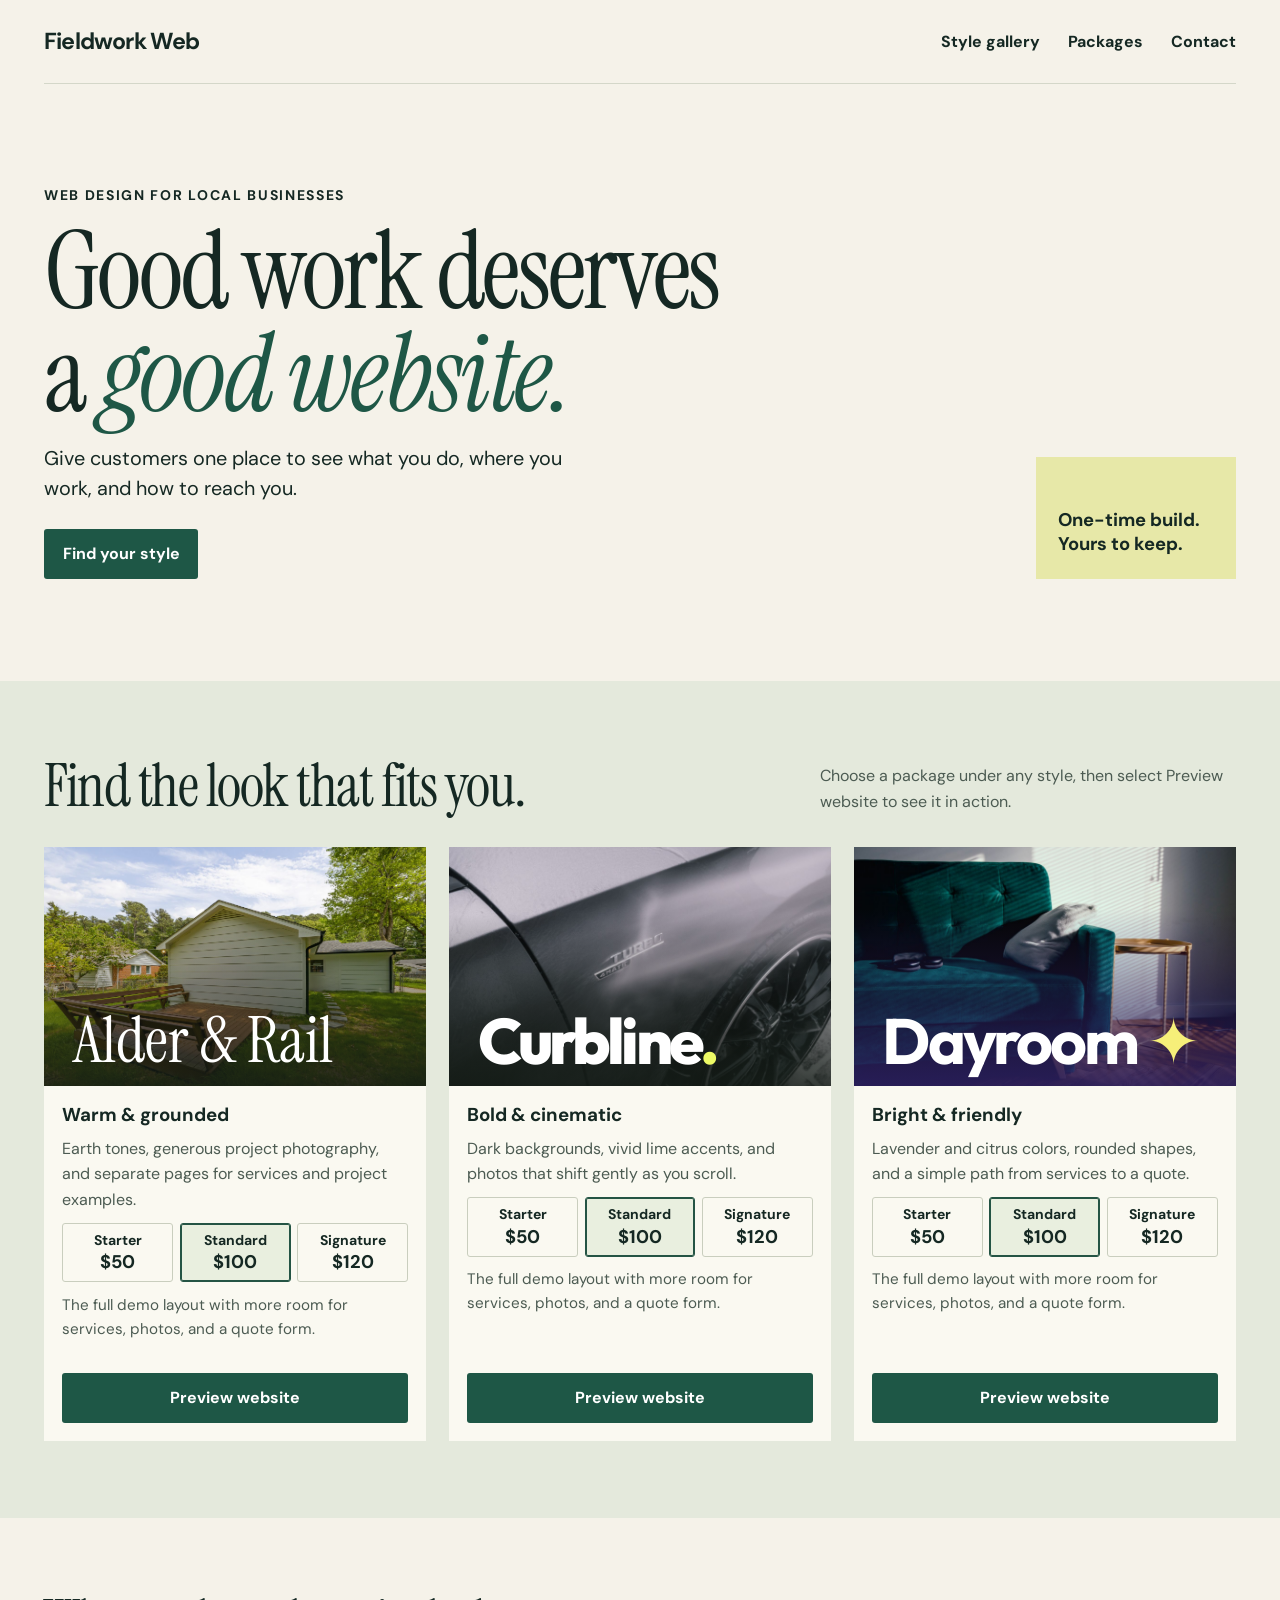
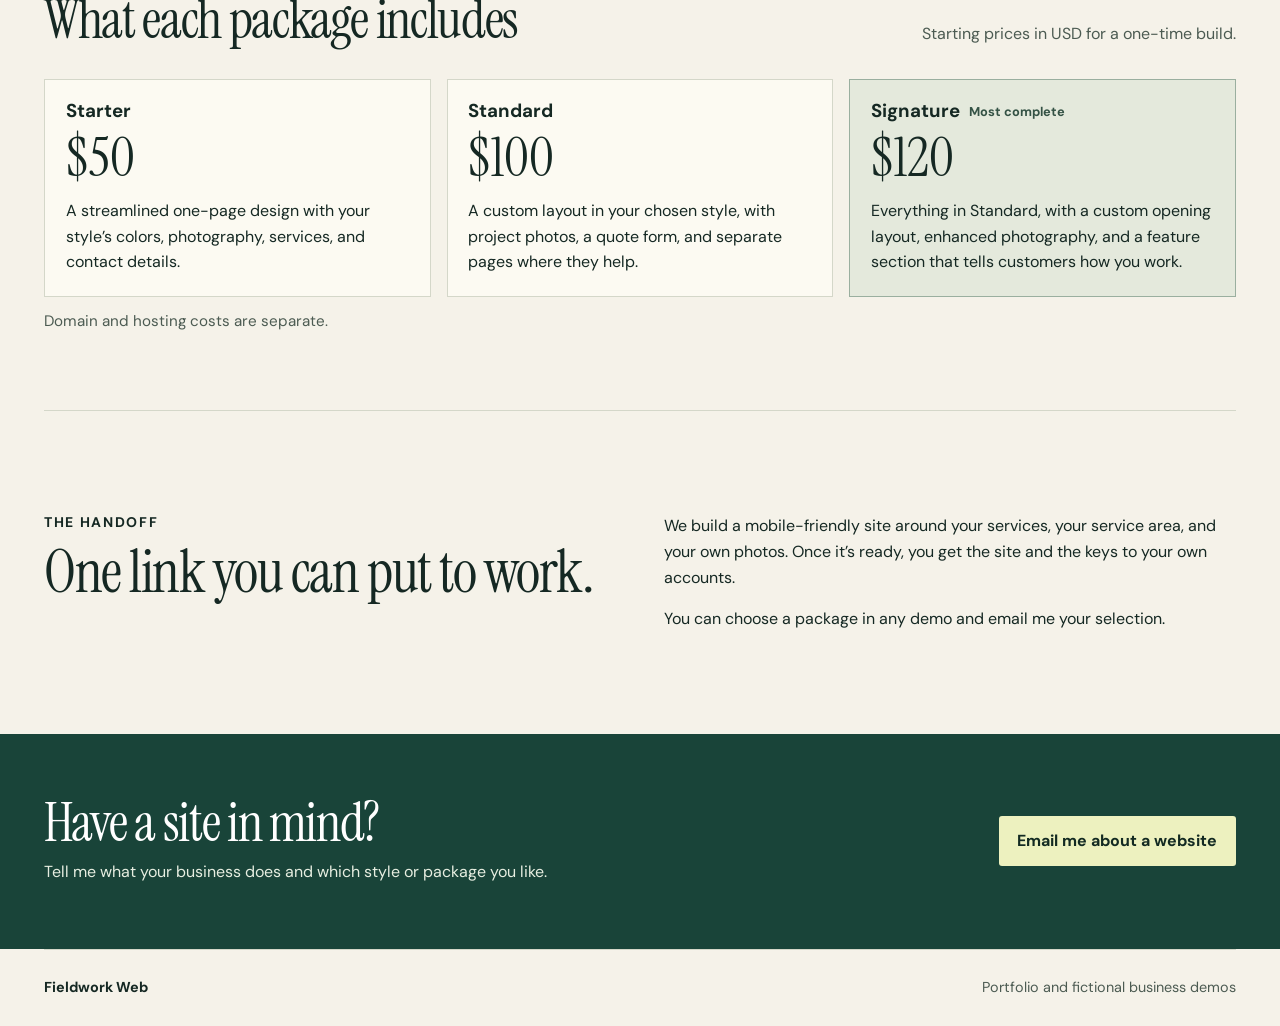
==== commit 90203f94: "Polish Starter and Signature demos and make package previews explicit" ====
--- a/index.html
+++ b/index.html
@@ -8,7 +8,7 @@
 <link rel="preconnect" href="https://fonts.googleapis.com">
 <link rel="preconnect" href="https://fonts.gstatic.com" crossorigin>
 <link href="https://fonts.googleapis.com/css2?family=DM+Sans:wght@400;500;600;700&family=Instrument+Serif:ital@0;1&family=Outfit:wght@500;600;700;800&display=swap" rel="stylesheet">
-<link rel="stylesheet" href="./site.css?v=packages-1">
+<link rel="stylesheet" href="./site.css?v=polish-1">
 </head>
 <body>
 <a class="skip" href="#main">Skip to content</a>
@@ -23,29 +23,50 @@
   </section>
   <section class="work" id="work">
     <div class="shell">
-      <div class="section-heading"><h2>Find the look that fits you.</h2><p>Each style comes in three packages. Open a preview to see what changes, then choose the one that fits your business.</p></div>
+      <div class="section-heading"><h2>Find the look that fits you.</h2><p>Choose a package under any style, then select Preview website to see it in action.</p></div>
       <div class="style-gallery">
         <div class="work-grid">
           <article class="work-card">
-            <a class="work-image rail-card" href="./alder-and-rail.html" aria-label="Open the Alder &amp; Rail Carpentry demo">
+            <div class="work-image rail-card">
               <img src="./porch.jpg" width="1680" height="1120" alt="A timber deck overlooking a landscaped backyard" decoding="async">
               <span>Alder &amp; Rail</span>
-            </a>
-            <div class="work-caption"><h3>Warm &amp; grounded</h3><p>Earth tones, generous project photography, and separate pages for services and project examples.</p><div class="tier-links" aria-label="Warm &amp; grounded package previews"><a href="./alder-and-rail.html?tier=starter" aria-label="Preview Warm &amp; grounded — Starter, from $50 USD"><span>Starter</span><strong>$50</strong></a><a href="./alder-and-rail.html?tier=standard" aria-label="Preview Warm &amp; grounded — Standard, from $100 USD"><span>Standard</span><strong>$100</strong></a><a href="./alder-and-rail.html?tier=signature" aria-label="Preview Warm &amp; grounded — Signature, from $120 USD"><span>Signature</span><strong>$120</strong></a></div></div>
+            </div>
+            <div class="work-caption"><h3>Warm &amp; grounded</h3><p>Earth tones, generous project photography, and separate pages for services and project examples.</p><fieldset class="tier-links">
+  <legend class="visually-hidden">Choose a Warm &amp; grounded package</legend>
+  <label><input type="radio" name="grounded-tier" value="starter"><span class="tier-option"><span>Starter</span><strong>$50</strong></span></label>
+  <label><input type="radio" name="grounded-tier" value="standard" checked><span class="tier-option"><span>Standard</span><strong>$100</strong></span></label>
+  <label><input type="radio" name="grounded-tier" value="signature"><span class="tier-option"><span>Signature</span><strong>$120</strong></span></label>
+</fieldset>
+<p class="tier-description" aria-live="polite">The full demo layout with more room for services, photos, and a quote form.</p>
+<a class="button preview-site" href="./alder-and-rail.html?tier=standard">Preview website<span class="visually-hidden">: Warm &amp; grounded</span></a></div>
           </article>
           <article class="work-card">
-            <a class="work-image detail-card" href="./curbside-detail.html" aria-label="Open the Curbline Mobile Detail demo">
+            <div class="work-image detail-card">
               <img src="./detail-foam.jpg" width="1600" height="1000" alt="A vehicle covered with soap foam" decoding="async">
               <span>Curbline<span class="accent">.</span></span>
-            </a>
-            <div class="work-caption"><h3>Bold &amp; cinematic</h3><p>Dark backgrounds, vivid lime accents, and photos that shift gently as you scroll.</p><div class="tier-links" aria-label="Bold &amp; cinematic package previews"><a href="./curbside-detail.html?tier=starter" aria-label="Preview Bold &amp; cinematic — Starter, from $50 USD"><span>Starter</span><strong>$50</strong></a><a href="./curbside-detail.html?tier=standard" aria-label="Preview Bold &amp; cinematic — Standard, from $100 USD"><span>Standard</span><strong>$100</strong></a><a href="./curbside-detail.html?tier=signature" aria-label="Preview Bold &amp; cinematic — Signature, from $120 USD"><span>Signature</span><strong>$120</strong></a></div></div>
+            </div>
+            <div class="work-caption"><h3>Bold &amp; cinematic</h3><p>Dark backgrounds, vivid lime accents, and photos that shift gently as you scroll.</p><fieldset class="tier-links">
+  <legend class="visually-hidden">Choose a Bold &amp; cinematic package</legend>
+  <label><input type="radio" name="cinematic-tier" value="starter"><span class="tier-option"><span>Starter</span><strong>$50</strong></span></label>
+  <label><input type="radio" name="cinematic-tier" value="standard" checked><span class="tier-option"><span>Standard</span><strong>$100</strong></span></label>
+  <label><input type="radio" name="cinematic-tier" value="signature"><span class="tier-option"><span>Signature</span><strong>$120</strong></span></label>
+</fieldset>
+<p class="tier-description" aria-live="polite">The full demo layout with more room for services, photos, and a quote form.</p>
+<a class="button preview-site" href="./curbside-detail.html?tier=standard">Preview website<span class="visually-hidden">: Bold &amp; cinematic</span></a></div>
           </article>
           <article class="work-card">
-            <a class="work-image clean-card" href="./dayroom-cleaning.html" aria-label="Open the Dayroom Home Cleaning demo">
+            <div class="work-image clean-card">
               <img src="./clean-living.jpg" width="1600" height="1000" alt="A sunny living room with a deep green sofa" decoding="async">
               <span>Dayroom<span class="clean-spark" aria-hidden="true">✦</span></span>
-            </a>
-            <div class="work-caption"><h3>Bright &amp; friendly</h3><p>Lavender and citrus colors, rounded shapes, and a simple path from services to a quote.</p><div class="tier-links" aria-label="Bright &amp; friendly package previews"><a href="./dayroom-cleaning.html?tier=starter" aria-label="Preview Bright &amp; friendly — Starter, from $50 USD"><span>Starter</span><strong>$50</strong></a><a href="./dayroom-cleaning.html?tier=standard" aria-label="Preview Bright &amp; friendly — Standard, from $100 USD"><span>Standard</span><strong>$100</strong></a><a href="./dayroom-cleaning.html?tier=signature" aria-label="Preview Bright &amp; friendly — Signature, from $120 USD"><span>Signature</span><strong>$120</strong></a></div></div>
+            </div>
+            <div class="work-caption"><h3>Bright &amp; friendly</h3><p>Lavender and citrus colors, rounded shapes, and a simple path from services to a quote.</p><fieldset class="tier-links">
+  <legend class="visually-hidden">Choose a Bright &amp; friendly package</legend>
+  <label><input type="radio" name="friendly-tier" value="starter"><span class="tier-option"><span>Starter</span><strong>$50</strong></span></label>
+  <label><input type="radio" name="friendly-tier" value="standard" checked><span class="tier-option"><span>Standard</span><strong>$100</strong></span></label>
+  <label><input type="radio" name="friendly-tier" value="signature"><span class="tier-option"><span>Signature</span><strong>$120</strong></span></label>
+</fieldset>
+<p class="tier-description" aria-live="polite">The full demo layout with more room for services, photos, and a quote form.</p>
+<a class="button preview-site" href="./dayroom-cleaning.html?tier=standard">Preview website<span class="visually-hidden">: Bright &amp; friendly</span></a></div>
           </article>
         </div>
         <div class="style-share" id="your-choice" data-email="douglas.james.pearson7@gmail.com" tabindex="-1" hidden>
@@ -59,9 +80,9 @@
 <section class="shell tier-guide" id="packages">
   <div class="section-heading"><h2>What each package includes</h2><p>Starting prices in USD for a one-time build.</p></div>
   <div class="tier-guide-grid">
-    <article><h3>Starter</h3><p class="tier-price">$50</p><p>A simple one-page site with your services, service area, and contact details.</p></article>
+    <article><h3>Starter</h3><p class="tier-price">$50</p><p>A streamlined one-page design with your style’s colors, photography, services, and contact details.</p></article>
     <article><h3>Standard</h3><p class="tier-price">$100</p><p>A custom layout in your chosen style, with project photos, a quote form, and separate pages where they help.</p></article>
-    <article class="signature-guide"><h3>Signature</h3><p class="tier-price">$120</p><p>Everything in Standard, with a full-screen photo feature, scroll transitions, and more time spent on the layout and visual details.</p></article>
+    <article class="signature-guide"><h3>Signature <span class="package-note">Most complete</span></h3><p class="tier-price">$120</p><p>Everything in Standard, with a custom opening layout, enhanced photography, and a feature section that tells customers how you work.</p></article>
   </div>
   <p class="tier-cost-note">Domain and hosting costs are separate.</p>
 </section>
@@ -75,6 +96,6 @@
 </div></section>
 </main>
 <footer class="shell site-footer"><strong>Fieldwork Web</strong><span>Portfolio and fictional business demos</span></footer>
-<script src="./demo.js?v=packages-1" defer></script>
+<script src="./demo.js?v=polish-1" defer></script>
 </body>
 </html>
--- a/site.css
+++ b/site.css
@@ -282,12 +282,20 @@
 /* Package gallery */
 .portfolio .wordmark{letter-spacing:-.035em;font-size:1.45rem}
 .portfolio .hero-aside{justify-content:end;aspect-ratio:auto;min-height:122px}
-.tier-links{display:grid;grid-template-columns:repeat(3,minmax(0,1fr));gap:.4rem;width:100%;margin-top:auto;padding-top:.5rem}
-.tier-links a{display:grid;justify-items:center;gap:.15rem;min-width:0;padding:.5rem .2rem;border:1px solid #c9cebe;border-radius:3px;color:var(--ink);font-size:.875rem;font-weight:700;text-decoration:none;line-height:1.2}
-.tier-links a:hover{border-color:var(--accent);background:#edf2e3}
-.tier-links a:last-child{border-color:#285949;background:#285949;color:#fff}
-.tier-links a:last-child:hover{background:#123b2f;color:#fff}
+
+/* Preview selection */
+.tier-links{display:grid;grid-template-columns:repeat(3,minmax(0,1fr));gap:.4rem;width:100%;padding:.35rem 0 0;margin:.15rem 0 0;border:0;min-inline-size:0}
+.tier-links label{position:relative;cursor:pointer}
+.tier-links input{position:absolute;opacity:0;width:1px;height:1px}
+.tier-option{display:grid;justify-items:center;gap:.15rem;padding:.5rem .12rem;border:1px solid #c9cebe;border-radius:3px;color:var(--ink);font-size:.875rem;font-weight:700;line-height:1.2}
+.tier-option:hover{border-color:var(--accent)}
+.tier-links input:checked+.tier-option{border-color:#245444;background:#e9efdf;box-shadow:inset 0 0 0 1px #245444}
+.tier-links input:focus-visible+.tier-option{outline:3px solid #cb6d31;outline-offset:3px}
 .tier-links strong{font-size:1.15rem}
+.style-gallery .tier-description{min-height:4.6em;font-size:.95rem}
+.preview-site{margin-top:auto;width:100%}
+.package-note{display:inline-block;color:#345245;vertical-align:middle;margin-left:.3rem;font-size:.8rem;font-weight:700}
+
 .tier-guide{padding-block:clamp(3rem,6vw,5rem);border-bottom:1px solid var(--line)}
 .tier-guide h2{font-size:clamp(2.6rem,4.2vw,4.25rem)}
 .tier-guide-grid{display:grid;grid-template-columns:repeat(3,minmax(0,1fr));gap:1rem}
@@ -315,63 +323,92 @@
 .preview-options a[aria-current="page"]{text-decoration:underline;text-underline-offset:4px}
 .pick-preview{font-size:.9rem;font-weight:700;text-underline-offset:4px}
 
-/* Starter demos use a smaller, single-page layout. */
-[data-preview-tier="starter"]{--paper:#f9f8f5;--ink:#272626;--muted:#545454;--line:#d9d5cf;--accent:#484846;--button-bg:#373735;--button-ink:#fff;--button-hover:#1d1d1c;--serif:system-ui,sans-serif;--sans:system-ui,sans-serif;color-scheme:light}
+
+/* Starter keeps the business's visual identity and the essentials on one page. */
 [data-preview-tier="starter"] [hidden].starter-only{display:block}
 [data-preview-tier="starter"] .expanded-only,[data-preview-tier="starter"] .inquiry{display:none!important}
-[data-preview-tier="starter"] h1,[data-preview-tier="starter"] h2{font-family:system-ui,sans-serif;font-weight:700;letter-spacing:-.04em;line-height:1.07}
-[data-preview-tier="starter"] h1{font-size:clamp(2.35rem,5.5vw,4.25rem)}
-[data-preview-tier="starter"] h2{font-size:clamp(1.9rem,3.6vw,2.8rem)}
-[data-preview-tier="starter"] .rail-hero{grid-template-columns:1fr;gap:.75rem;padding-block:2.4rem}
-[data-preview-tier="starter"] .rail-hero figure,[data-preview-tier="starter"] .clean-hero figure{display:none}
-[data-preview-tier="starter"] .rail-services,[data-preview-tier="starter"] .clean-hero,[data-preview-tier="starter"] .request{background:#efede8}
-[data-preview-tier="starter"] .rail-services,[data-preview-tier="starter"] .packages,[data-preview-tier="starter"] .clean-menu,[data-preview-tier="starter"] .request{padding-block:2.4rem}
-[data-preview-tier="starter"] .detail-hero{background:#efede8;color:#272626}
-[data-preview-tier="starter"] .detail-hero .shell{padding-block:2.4rem}
-[data-preview-tier="starter"] .detail-hero>img,[data-preview-tier="starter"] .detail-hero::after{display:none}
-[data-preview-tier="starter"] .detail .accent,[data-preview-tier="starter"] .accent,[data-preview-tier="starter"] .clean-spark,[data-preview-tier="starter"] .clean h1 em,[data-preview-tier="starter"] .clean-hero h1 em{color:#484846}
-[data-preview-tier="starter"].detail .service-grid article{background:#f9f8f5;border-color:#d9d5cf}
-[data-preview-tier="starter"].detail .button.secondary:hover{background:#e8e4dc}
-[data-preview-tier="starter"] .clean-hero-inner{grid-template-columns:1fr;padding-block:2.4rem}
-[data-preview-tier="starter"] .clean h1 em,[data-preview-tier="starter"] .rail-hero em{font-style:normal}
-[data-preview-tier="starter"] .request-layout{gap:1.25rem}
-.starter-contact{padding:1rem;border:1px solid var(--line);overflow-wrap:anywhere}
+[data-preview-tier="starter"] .rail-hero,[data-preview-tier="starter"] .rail-project{padding-block:clamp(2.25rem,4vw,3.75rem)}
+[data-preview-tier="starter"] .rail-hero img{height:clamp(18rem,35vw,29rem)}
+[data-preview-tier="starter"] .detail-hero .shell,[data-preview-tier="starter"] .clean-hero-inner{padding-block:clamp(2.6rem,5vw,4.4rem)}
+[data-preview-tier="starter"] .detail-hero>img,[data-preview-tier="starter"] .scroll-reveal{animation:none}
+[data-preview-tier="starter"] .rail-services,[data-preview-tier="starter"] .packages,[data-preview-tier="starter"] .clean-menu,[data-preview-tier="starter"] .request{padding-block:clamp(2.4rem,4vw,3.75rem)}
+.starter-contact{padding:1.15rem 1.3rem;border:1px solid var(--line);background:var(--paper);overflow-wrap:anywhere}
 .starter-contact p{margin-top:.3rem}
 
-/* Signature photo feature. Each style supplies its own photographs and copy. */
-.signature-scene{position:relative;background:#1b2424}
-.signature-scene[hidden]{display:none}
-.signature-frame{position:relative;min-height:min(76svh,780px);display:grid;align-items:end;overflow:hidden;isolation:isolate;color:#fff}
-.signature-photo{position:absolute;inset:0;height:100%;width:100%;object-fit:cover;z-index:-3}
-.signature-photo-second{opacity:0;z-index:-2}
-.signature-frame::after{content:"";position:absolute;inset:0;z-index:-1;background:linear-gradient(0deg,#101010ba,transparent 63%)}
-.signature-story{width:min(43rem,calc(100% - 2rem));margin:0 auto clamp(1rem,5vh,3rem);padding:clamp(1.05rem,3vw,2rem);border:1px solid #ffffff70;background:#1b2121c9;backdrop-filter:blur(18px);border-radius:5px;text-align:center}
-.signature-story .eyebrow{color:#f4f2e8}
-.signature-story h2{font-size:clamp(2.45rem,5vw,5rem);margin:.4rem 0 .6rem}
-.signature-story p{max-width:40ch;margin-inline:auto}
-.rail .signature-story{background:#40291fc9}
-.detail .signature-story .eyebrow{color:#edfa65}
-.clean .signature-story{background:#34225ec9;border-radius:1.25rem}
-[data-preview-tier="signature"] .rail-hero img{border-radius:3px;box-shadow:0 22px 50px #30251830}
-[data-preview-tier="signature"] .clean-hero figure{box-shadow:0 22px 55px #2e175b38}
-[data-preview-tier="signature"] .preview-options a[aria-current="page"]{border-color:var(--accent)}
-@supports (animation-timeline:view()){
-  @media (prefers-reduced-motion:no-preference){
-    .signature-scene{min-height:155svh;view-timeline-name:--signature-scroll;view-timeline-axis:block}
-    .signature-frame{position:sticky;top:0;height:100svh;max-height:none}
-    .signature-photo-first,.signature-photo-second{
-      animation-duration:1ms;
-      animation-fill-mode:both;
-      animation-timing-function:linear;
-      animation-timeline:--signature-scroll;
-      animation-range:cover 43% cover 61%;
-    }
-    .signature-photo-first{animation-name:signature-photo-zoom}
-    .signature-photo-second{animation-name:signature-photo-crossfade}
-  }
-}
-@keyframes signature-photo-zoom{from{transform:scale(1)}to{transform:scale(1.075)}}
-@keyframes signature-photo-crossfade{from{opacity:0;transform:scale(1.07)}to{opacity:1;transform:scale(1)}}
+/* Signature uses a custom opening composition and an editorial section for each business. */
+[data-signature][hidden],[data-preview-tier="signature"] .base-hero,[data-preview-tier="signature"] .standard-feature,[data-preview-tier="signature"] .starter-feature{display:none}
+.premium-hero{overflow:hidden}
+.premium-hero-layout{display:grid;grid-template-columns:.88fr 1.12fr;align-items:center;gap:clamp(1rem,4vw,4rem);min-height:clamp(32rem,55vw,48rem);position:relative}
+.premium-hero-copy{position:relative;z-index:1;padding-block:clamp(2.8rem,6vw,5rem)}
+.premium-hero-copy h1{font-size:clamp(3.85rem,7vw,7rem);margin:.8rem 0 1.2rem;text-wrap:initial}
+.premium-hero-copy .button{margin-top:1.5rem}
+.premium-hero-line{border-top:1px solid currentColor;padding-top:.65rem;margin-top:1.75rem;max-width:35ch;font-size:.9rem;font-weight:700}
+.premium-hero-image{margin:0;min-width:0;overflow:hidden}
+.premium-hero-image img{height:auto;aspect-ratio:4/4.2;object-fit:cover}
+.premium-editorial{padding-block:clamp(2.75rem,6vw,6rem)}
+.premium-editorial-layout{display:grid;grid-template-columns:.96fr 1.04fr;align-items:center;gap:clamp(1.25rem,6vw,6rem)}
+.premium-feature-image img{height:auto;aspect-ratio:4/3}
+.premium-feature-image figcaption{padding-top:.5rem;font-size:.875rem;color:var(--muted)}
+.premium-editorial-copy h2{font-size:clamp(2.65rem,5vw,5rem);text-wrap:initial;margin-bottom:.8rem}
+.premium-editorial-copy dl{margin:1.25rem 0 0}
+.premium-editorial-copy dl>div{display:grid;grid-template-columns:6.6rem 1fr;gap:.6rem;border-top:1px solid var(--line);padding:.65rem 0}
+.premium-editorial-copy dt{font-weight:700}
+.premium-editorial-copy dd{margin:0;color:var(--muted)}
+
+/* Alder & Rail */
+.rail .premium-hero{background:#2c211a;color:#fbf2e2}
+.rail .premium-hero-copy h1 em{color:#e6ad86}
+.rail .premium-hero-image{border:1px solid #ad856b;padding:.55rem;margin-block:2rem}
+.rail .premium-hero-image img{aspect-ratio:1.04;object-position:52% 55%}
+.rail .premium-hero-copy .button{background:#e8b695;color:#2c211a}
+.rail .premium-hero-copy .button:hover{background:#fff0d9}
+.rail .premium-editorial{background:#f0e0ca}
+.rail .premium-editorial .premium-feature-image{padding:.55rem .55rem .75rem;background:#fcf7ed;border:1px solid #b9a68e}
+.rail .premium-editorial .premium-feature-image figcaption{padding-inline:.4rem}
+
+/* Curbline */
+.detail .premium-hero{position:relative;background:#101313}
+.detail .premium-hero-layout{display:block;isolation:isolate}
+.detail .premium-hero-image{position:absolute;inset:0 calc((min(1200px,calc(100vw - 88px)) - 100vw) / 2);z-index:-2}
+.detail .premium-hero-image img{height:100%;aspect-ratio:auto;object-position:62% 54%}
+.detail .premium-hero-layout::after{content:"";position:absolute;inset:0 -100vw;z-index:-1;background:linear-gradient(90deg,#0a0d0df0 46%,#0a0d0db0 52%,#0a0d0d08 72%)}
+.detail .premium-hero-copy{width:min(40rem,100%);min-height:inherit;display:flex;flex-direction:column;align-items:start;justify-content:center}
+.detail .premium-hero-copy h1 em{color:var(--accent);font-style:normal}
+.detail .premium-hero-line{display:inline-block;padding:.55rem .7rem;margin-top:1.25rem;border:1px solid #ffffff60;background:#1b2223b5;backdrop-filter:blur(12px)}
+.detail .premium-editorial{background:#192021}
+.detail .premium-feature-image img{border-bottom:4px solid var(--accent)}
+
+/* Dayroom */
+.clean .premium-hero{background:#e8f1e1}
+.clean .premium-hero-layout{grid-template-columns:.82fr 1.18fr;gap:clamp(1rem,3vw,3rem)}
+.clean .premium-hero-copy h1 em{color:#61469e;font-style:normal}
+.clean .premium-hero-image{background:#d6c9ec;border-radius:9rem 1.4rem 1.4rem 1.4rem;padding:.7rem;margin-block:2.25rem}
+.clean .premium-hero-image img{aspect-ratio:1.22;border-radius:inherit;object-position:50% 55%}
+.clean .premium-editorial{background:#eee6fa}
+.clean .premium-feature-image img{border-radius:1rem 1rem 4.5rem 1rem}
+.clean .premium-editorial-layout .premium-editorial-copy{grid-column:1;grid-row:1}
+.clean .premium-editorial-layout .premium-feature-image{grid-column:2;grid-row:1}
+[data-preview-tier="signature"] .scroll-reveal{animation:none}
+
+@media(prefers-reduced-motion:no-preference){
+  .premium-hero-copy{animation:premium-arrive .5s ease-out both}
+  [data-premium-reveal]{transition:opacity .38s ease,transform .38s ease}
+  .premium-reveal-pending{opacity:.88;transform:translateY(12px)}
+}
+@keyframes premium-arrive{from{opacity:.65;transform:translateY(10px)}to{opacity:1;transform:translateY(0)}}
+@media(max-width:650px){
+  [data-preview-tier="starter"] .rail-hero img{height:auto;max-height:24rem}
+  .style-gallery .tier-description{min-height:0}
+  .premium-hero-layout,.clean .premium-hero-layout,.premium-editorial-layout{grid-template-columns:1fr;gap:.8rem;min-height:0}
+  .premium-hero-copy{padding-block:2.5rem 1rem}
+  .premium-hero-copy h1{font-size:clamp(3.35rem,12vw,5rem)}
+  .rail .premium-hero-image,.clean .premium-hero-image{margin-block:0 1.5rem}
+  .detail .premium-hero-image{inset:0 -1rem}
+  .detail .premium-hero-layout::after{inset:0 -1rem;background:linear-gradient(90deg,#0a0d0de8,#0a0d0d70)}
+  .detail .premium-hero-copy{min-height:30rem;padding-block:2.5rem}
+  .clean .premium-editorial-layout .premium-editorial-copy,.clean .premium-editorial-layout .premium-feature-image{grid-column:auto;grid-row:auto}
+}
+
 @media(max-width:650px){
   .tier-guide-grid{grid-template-columns:1fr}
   .contact-inner{align-items:start;flex-direction:column}
@@ -379,3 +416,15 @@
   .tier-preview-label{width:100%}
   .preview-options a{padding-inline:.4rem}
 }
+
+@media(min-width:900px){
+  .clean .premium-hero-layout{grid-template-columns:repeat(12,minmax(0,1fr));column-gap:0}
+  .clean .premium-hero-copy{
+    grid-column:1/7;grid-row:1;margin-right:clamp(1rem,4vw,4rem);
+    background:#f7faefee;border:1px solid #c4d3bb;border-radius:1.25rem 5rem 1.25rem 1.25rem;
+    padding:clamp(1.65rem,3vw,3rem);box-shadow:0 24px 50px #27391d22;backdrop-filter:blur(12px);
+  }
+  .clean .premium-hero-copy h1{font-size:clamp(3.65rem,6vw,6.15rem)}
+  .clean .premium-hero-image{grid-column:5/13;grid-row:1;margin-block:2.8rem}
+  .clean .premium-hero-image img{aspect-ratio:1.28}
+}
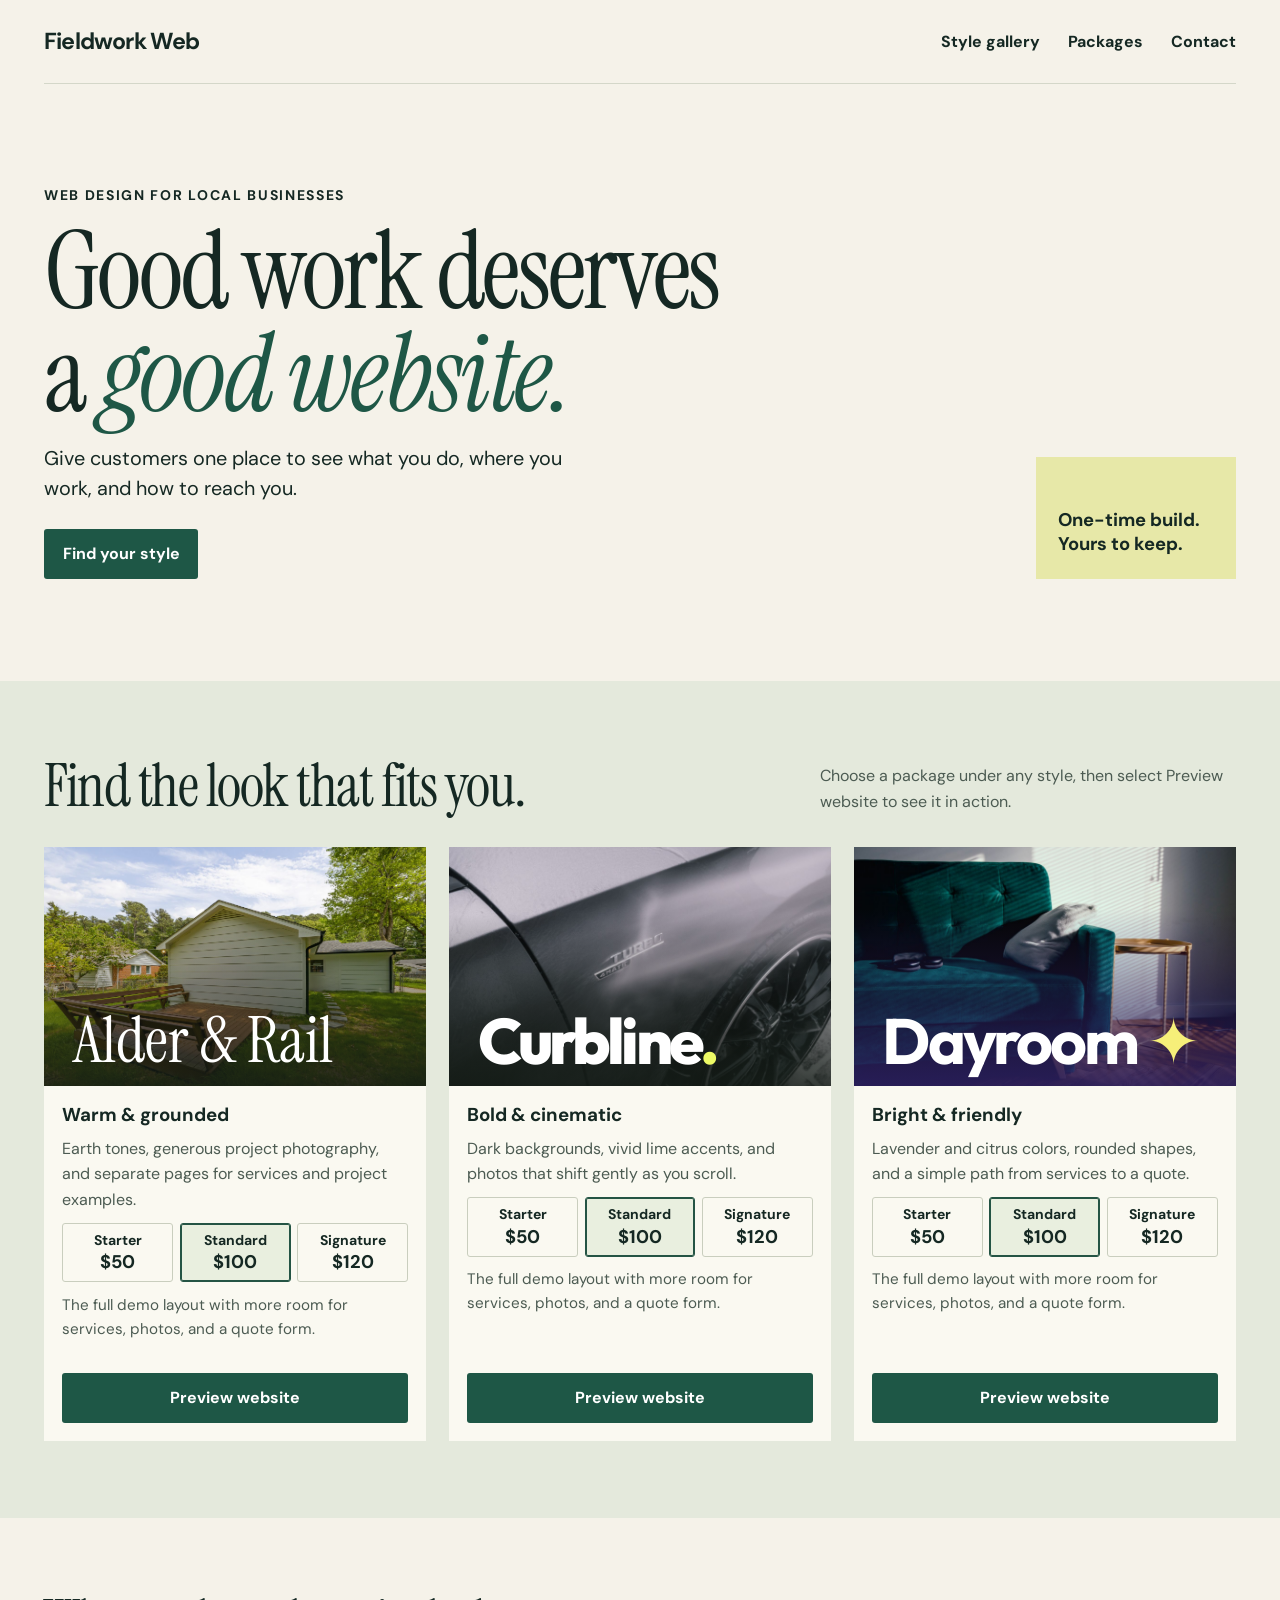
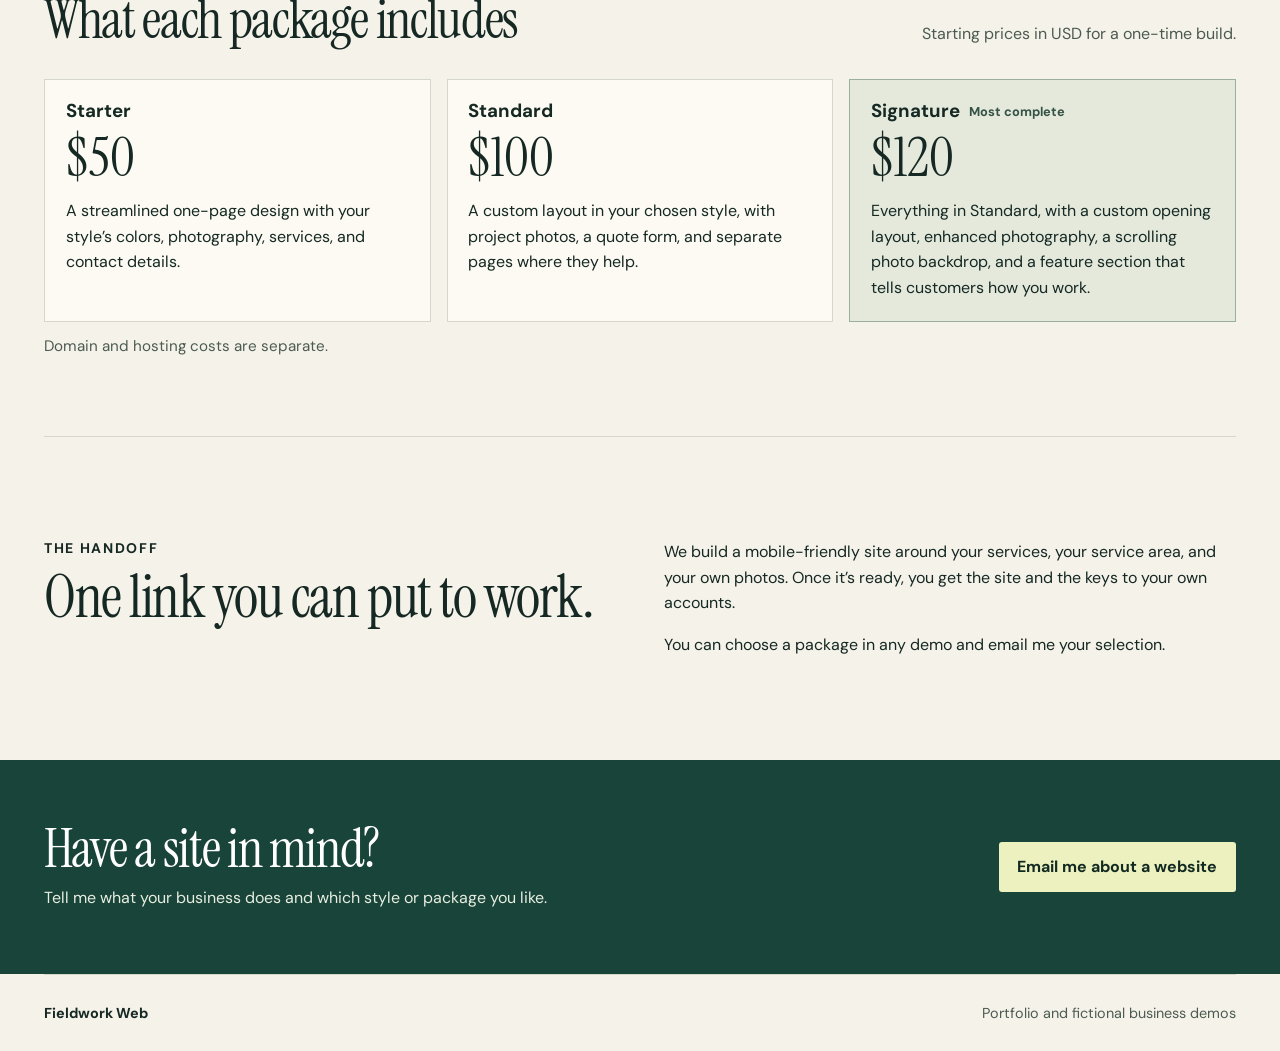
==== commit 19ec3a71: "Separate Starter layouts and add Signature photo motion" ====
--- a/index.html
+++ b/index.html
@@ -8,7 +8,7 @@
 <link rel="preconnect" href="https://fonts.googleapis.com">
 <link rel="preconnect" href="https://fonts.gstatic.com" crossorigin>
 <link href="https://fonts.googleapis.com/css2?family=DM+Sans:wght@400;500;600;700&family=Instrument+Serif:ital@0;1&family=Outfit:wght@500;600;700;800&display=swap" rel="stylesheet">
-<link rel="stylesheet" href="./site.css?v=polish-1">
+<link rel="stylesheet" href="./site.css?v=motion-1">
 </head>
 <body>
 <a class="skip" href="#main">Skip to content</a>
@@ -82,7 +82,7 @@
   <div class="tier-guide-grid">
     <article><h3>Starter</h3><p class="tier-price">$50</p><p>A streamlined one-page design with your style’s colors, photography, services, and contact details.</p></article>
     <article><h3>Standard</h3><p class="tier-price">$100</p><p>A custom layout in your chosen style, with project photos, a quote form, and separate pages where they help.</p></article>
-    <article class="signature-guide"><h3>Signature <span class="package-note">Most complete</span></h3><p class="tier-price">$120</p><p>Everything in Standard, with a custom opening layout, enhanced photography, and a feature section that tells customers how you work.</p></article>
+    <article class="signature-guide"><h3>Signature <span class="package-note">Most complete</span></h3><p class="tier-price">$120</p><p>Everything in Standard, with a custom opening layout, enhanced photography, a scrolling photo backdrop, and a feature section that tells customers how you work.</p></article>
   </div>
   <p class="tier-cost-note">Domain and hosting costs are separate.</p>
 </section>
@@ -96,6 +96,6 @@
 </div></section>
 </main>
 <footer class="shell site-footer"><strong>Fieldwork Web</strong><span>Portfolio and fictional business demos</span></footer>
-<script src="./demo.js?v=polish-1" defer></script>
+<script src="./demo.js?v=motion-1" defer></script>
 </body>
 </html>
--- a/site.css
+++ b/site.css
@@ -324,16 +324,40 @@
 .pick-preview{font-size:.9rem;font-weight:700;text-underline-offset:4px}
 
 
-/* Starter keeps the business's visual identity and the essentials on one page. */
+
+/* Starter presents a compact single-page layout in each business's palette. */
+[data-starter][hidden],[data-preview-tier="starter"] .base-hero{display:none}
 [data-preview-tier="starter"] [hidden].starter-only{display:block}
 [data-preview-tier="starter"] .expanded-only,[data-preview-tier="starter"] .inquiry{display:none!important}
-[data-preview-tier="starter"] .rail-hero,[data-preview-tier="starter"] .rail-project{padding-block:clamp(2.25rem,4vw,3.75rem)}
-[data-preview-tier="starter"] .rail-hero img{height:clamp(18rem,35vw,29rem)}
-[data-preview-tier="starter"] .detail-hero .shell,[data-preview-tier="starter"] .clean-hero-inner{padding-block:clamp(2.6rem,5vw,4.4rem)}
-[data-preview-tier="starter"] .detail-hero>img,[data-preview-tier="starter"] .scroll-reveal{animation:none}
-[data-preview-tier="starter"] .rail-services,[data-preview-tier="starter"] .packages,[data-preview-tier="starter"] .clean-menu,[data-preview-tier="starter"] .request{padding-block:clamp(2.4rem,4vw,3.75rem)}
+.starter-hero{padding-block:clamp(1.55rem,4vw,3rem)}
+.starter-layout{max-width:900px}
+.starter-intro{max-width:41rem;margin-bottom:1.3rem}
+.starter-intro h1{font-size:clamp(2.4rem,5.3vw,4.05rem);margin:.5rem 0 .65rem;line-height:1.08;text-wrap:initial}
+.starter-intro .button{margin-top:.9rem}
+.starter-photo{height:auto;aspect-ratio:3.15;object-fit:cover}
+.rail .starter-hero{background:#eee1cd}
+.rail .starter-intro{border-left:3px solid #9d5338;padding-left:1rem}
+.rail .starter-photo{object-position:center 62%}
+.detail .starter-hero{background:#171a1a}
+.detail .starter-intro{border-top:2px solid #edfa65;padding-top:.85rem}
+.detail .starter-photo{object-position:center 53%}
+.clean .starter-hero{background:#e7ddfb}
+.clean .starter-photo{border-radius:.75rem;object-position:center 60%}
+[data-preview-tier="starter"] .rail-services,[data-preview-tier="starter"] .packages,[data-preview-tier="starter"] .clean-menu,[data-preview-tier="starter"] .request{padding-block:clamp(2rem,4vw,3.5rem)}
+[data-preview-tier="starter"] .packages .service-grid{display:block;border-top:1px solid var(--line)}
+[data-preview-tier="starter"] .packages .service-grid article{display:grid;grid-template-columns:1fr auto;column-gap:1rem;align-items:start;background:transparent;border:0;border-bottom:1px solid var(--line);padding:1.1rem 0}
+[data-preview-tier="starter"] .packages .service-grid article>:not(.price){grid-column:1}
+[data-preview-tier="starter"] .packages .service-grid .price{grid-column:2;grid-row:1 / span 2;margin:0;font-size:1.85rem}
+[data-preview-tier="starter"] .packages .service-grid .button{justify-self:start}
+[data-preview-tier="starter"] .scroll-reveal{animation:none}
 .starter-contact{padding:1.15rem 1.3rem;border:1px solid var(--line);background:var(--paper);overflow-wrap:anywhere}
 .starter-contact p{margin-top:.3rem}
+
+@media(max-width:650px){
+  .starter-photo{aspect-ratio:1.75}
+  [data-preview-tier="starter"] .packages .service-grid article{column-gap:.55rem}
+  [data-preview-tier="starter"] .packages .service-grid .price{font-size:1.5rem}
+}
 
 /* Signature uses a custom opening composition and an editorial section for each business. */
 [data-signature][hidden],[data-preview-tier="signature"] .base-hero,[data-preview-tier="signature"] .standard-feature,[data-preview-tier="signature"] .starter-feature{display:none}
@@ -397,7 +421,6 @@
 }
 @keyframes premium-arrive{from{opacity:.65;transform:translateY(10px)}to{opacity:1;transform:translateY(0)}}
 @media(max-width:650px){
-  [data-preview-tier="starter"] .rail-hero img{height:auto;max-height:24rem}
   .style-gallery .tier-description{min-height:0}
   .premium-hero-layout,.clean .premium-hero-layout,.premium-editorial-layout{grid-template-columns:1fr;gap:.8rem;min-height:0}
   .premium-hero-copy{padding-block:2.5rem 1rem}
@@ -428,3 +451,29 @@
   .clean .premium-hero-image{grid-column:5/13;grid-row:1;margin-block:2.8rem}
   .clean .premium-hero-image img{aspect-ratio:1.28}
 }
+
+
+/* Signature panoramas move one oversized photo behind fixed-in-section copy. */
+.premium-panorama{position:relative;isolation:isolate;overflow:hidden;background:#262b25;color:#fff}
+.panorama-photo{position:absolute;inset:-16% 0;z-index:-2;width:100%;height:132%;object-fit:cover}
+.premium-panorama::after{content:"";position:absolute;inset:0;z-index:-1;background:linear-gradient(0deg,#1119,transparent 72%)}
+.panorama-content{display:grid;align-items:end;min-height:clamp(25rem,55vw,40rem);padding-block:clamp(1.15rem,4vw,3.5rem)}
+.panorama-content>div{width:min(100%,35rem);padding:clamp(1.15rem,3vw,2.15rem);border:1px solid #ffffff60;background:#1c211edb;backdrop-filter:blur(12px)}
+.panorama-content h2{font-size:clamp(2.75rem,5.25vw,5.25rem);text-wrap:initial;margin-bottom:.55rem}
+.panorama-content p{max-width:40ch}
+.rail .panorama-content>div{background:#312017dc}
+.detail .panorama-content>div{border-top:3px solid #edfa65}
+.clean .panorama-content>div{justify-self:end;background:#f0e9f8ed;color:#2c1c54;border-radius:1.1rem}
+.clean .panorama-photo{object-position:center 60%}
+@supports (animation-timeline:view()){
+  @media(prefers-reduced-motion:no-preference){
+    .premium-panorama{view-timeline-name:--photo-passage;view-timeline-axis:block}
+    .panorama-photo{animation:photo-passage 1ms linear both;animation-timeline:--photo-passage;animation-range:cover 0% cover 100%}
+  }
+}
+@keyframes photo-passage{from{transform:translateY(-10%)}to{transform:translateY(10%)}}
+@media(max-width:650px){
+  .panorama-content{min-height:23rem}
+  .panorama-photo{object-position:center}
+  .clean .panorama-photo{object-position:60% 58%}
+}
